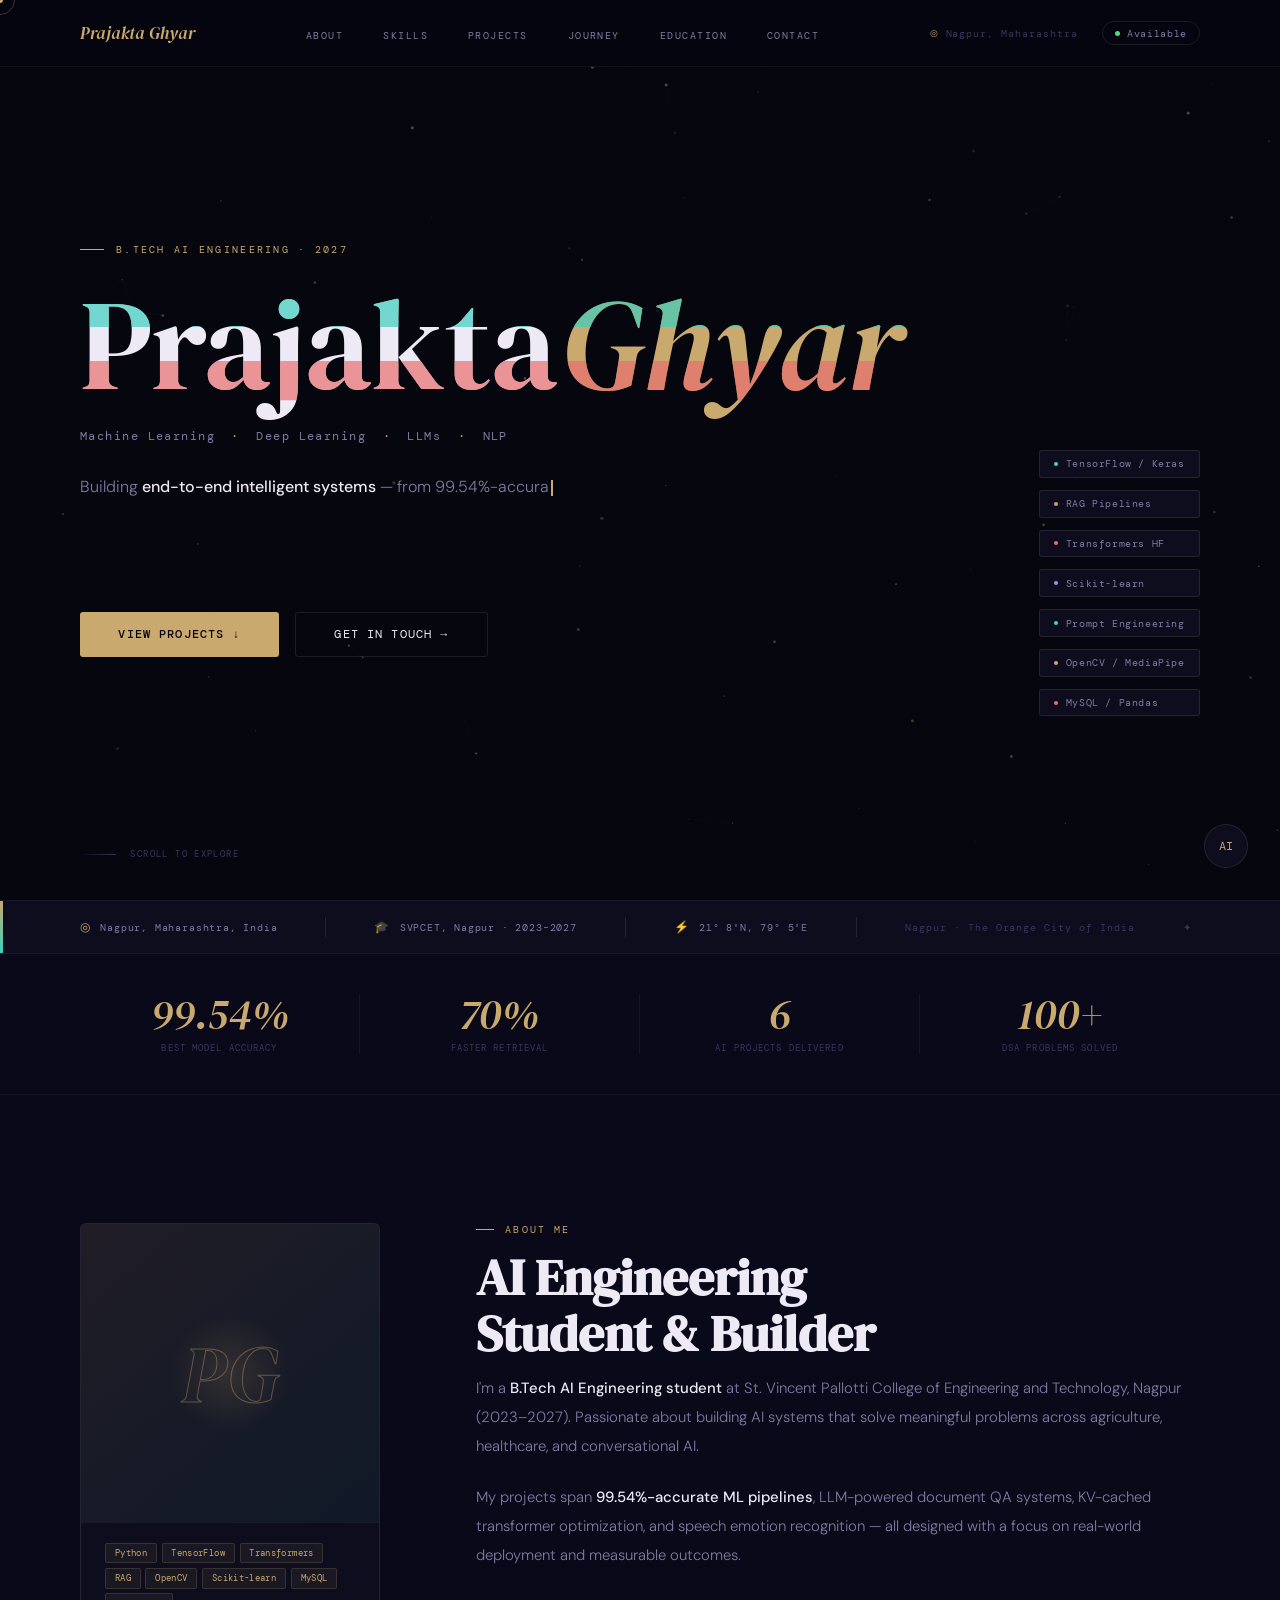
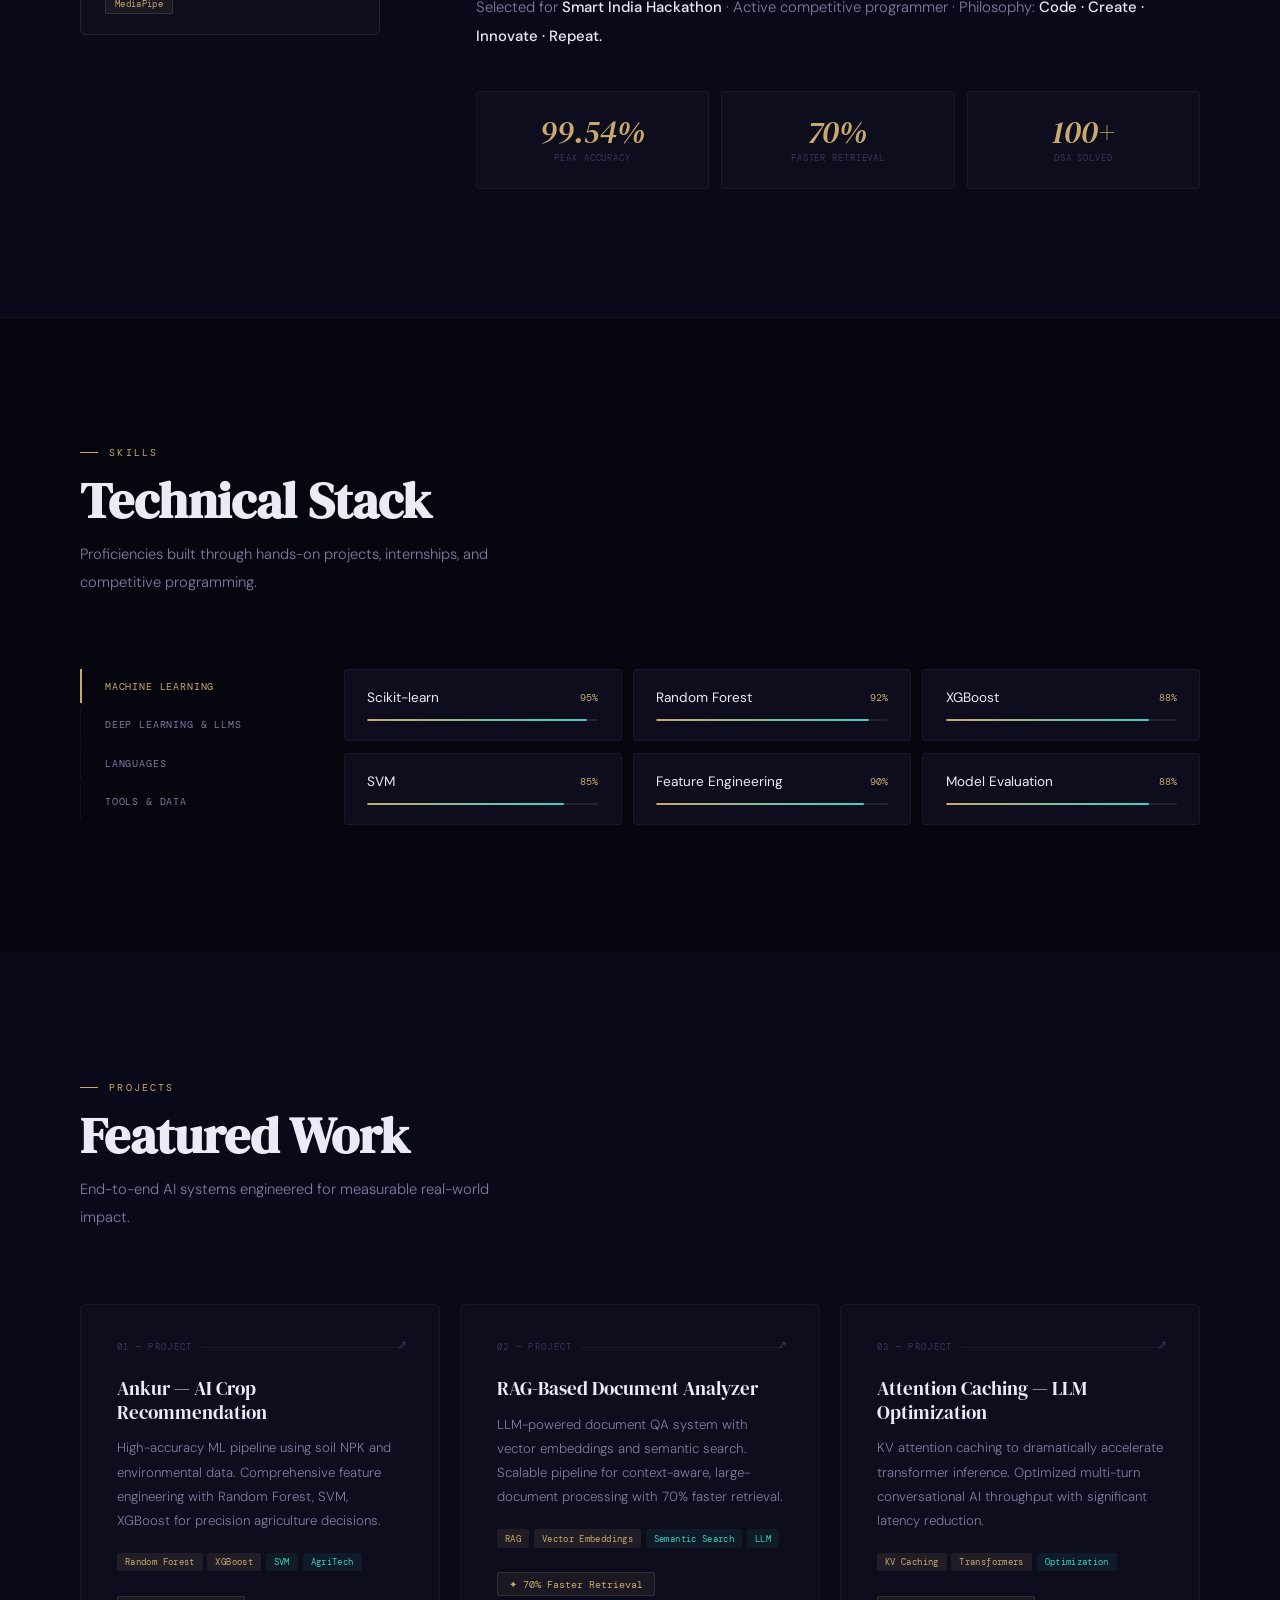
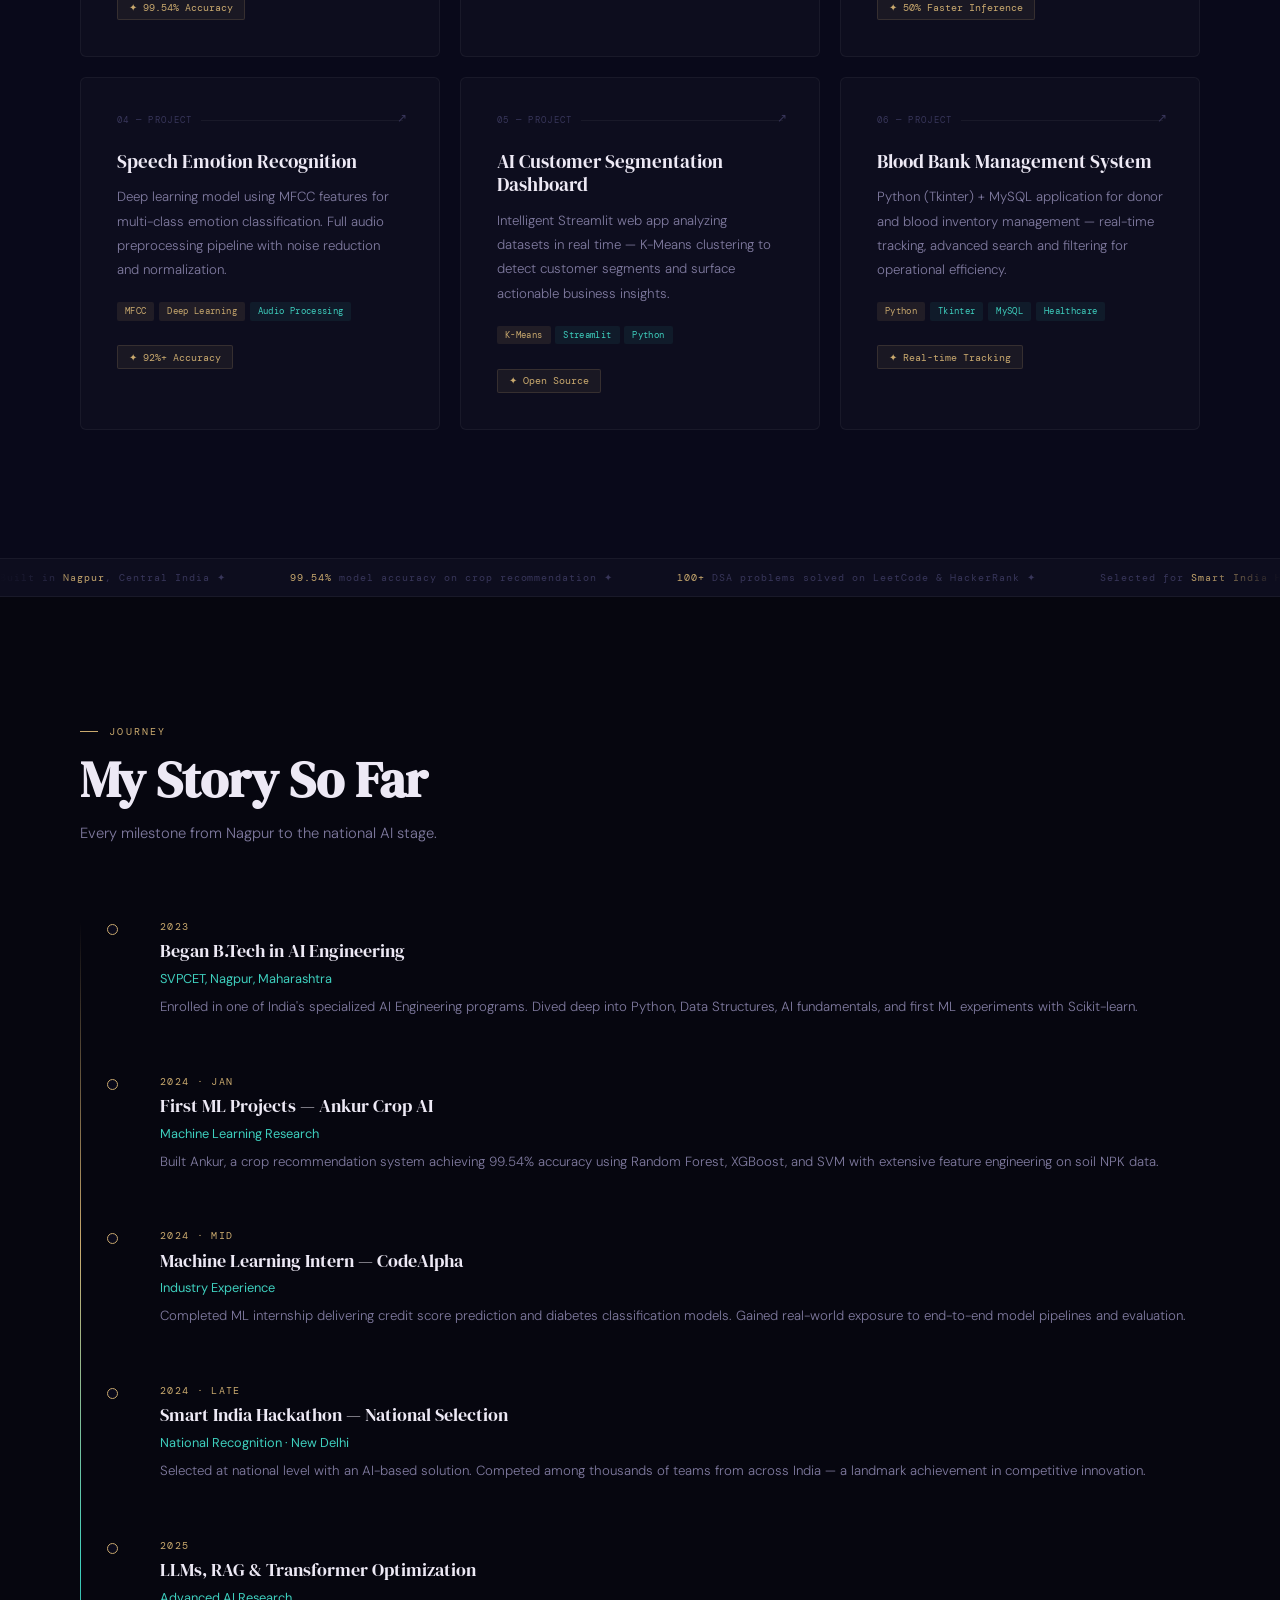
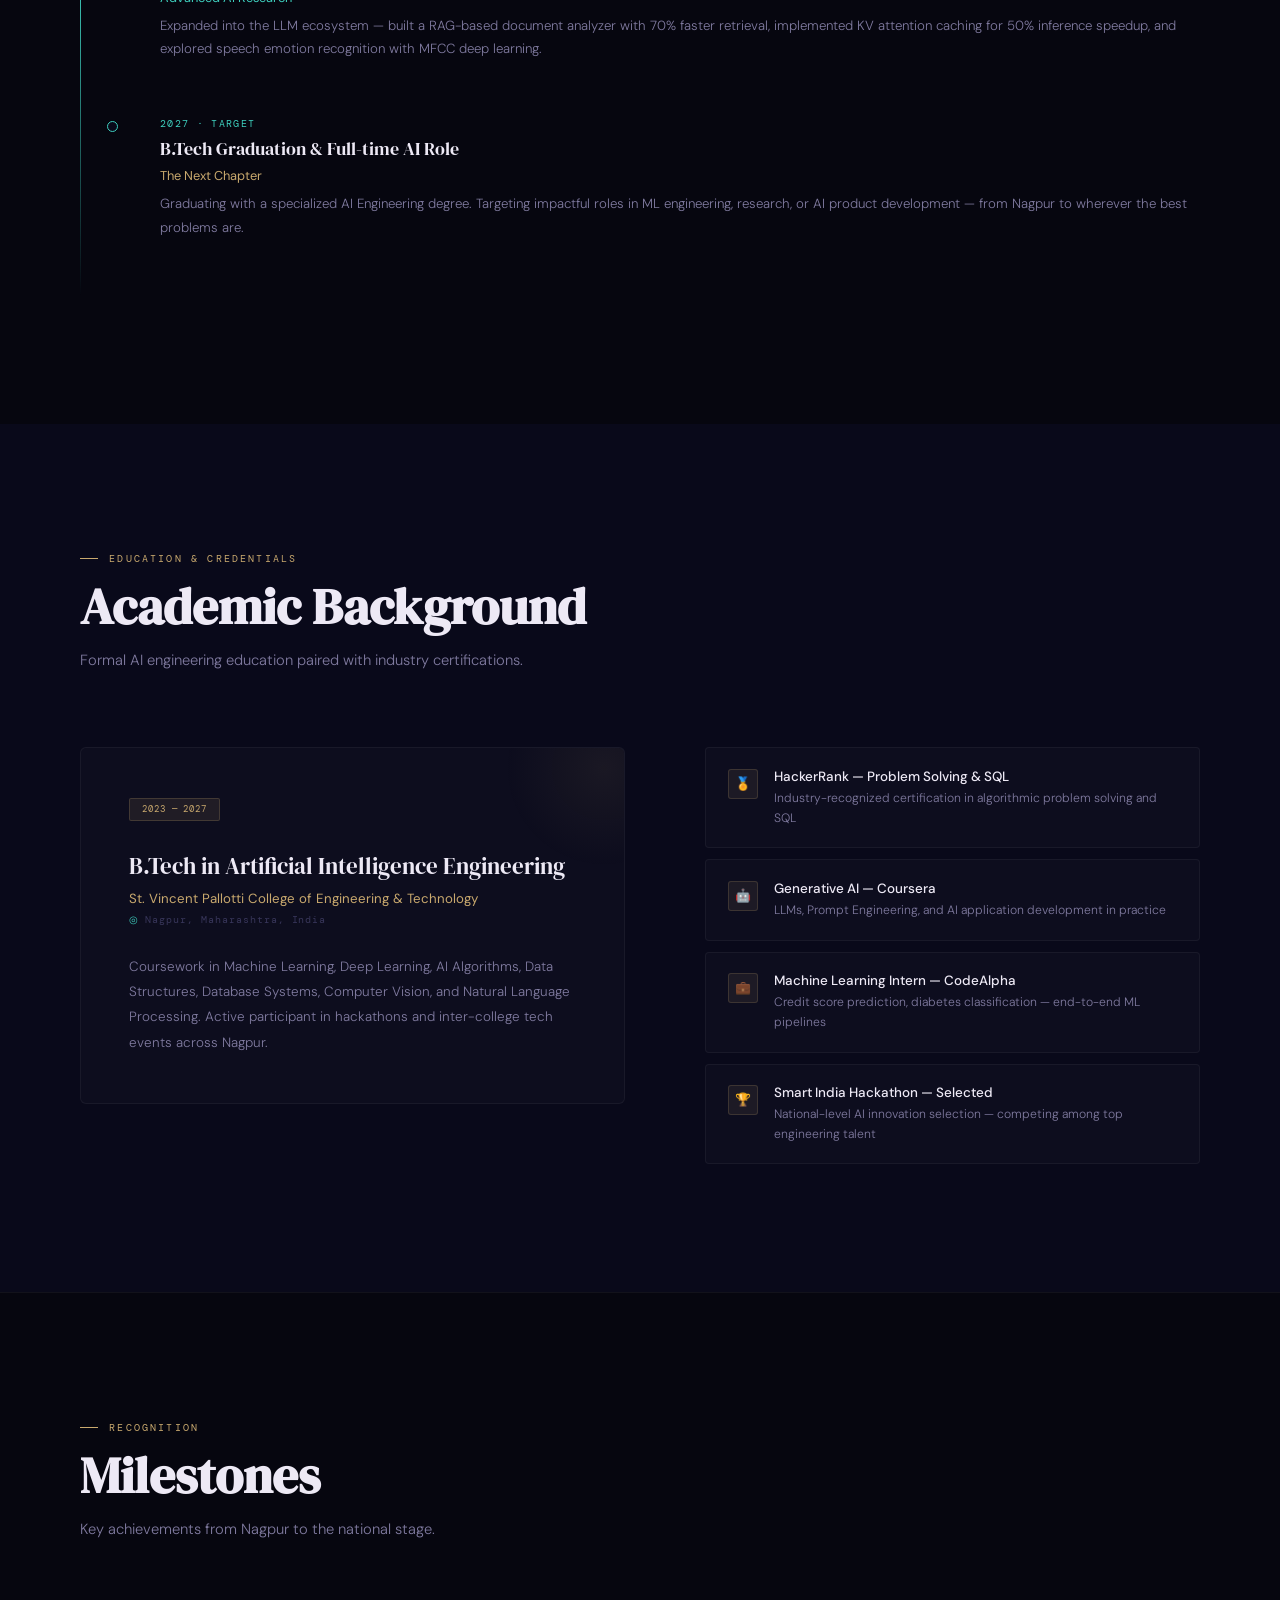
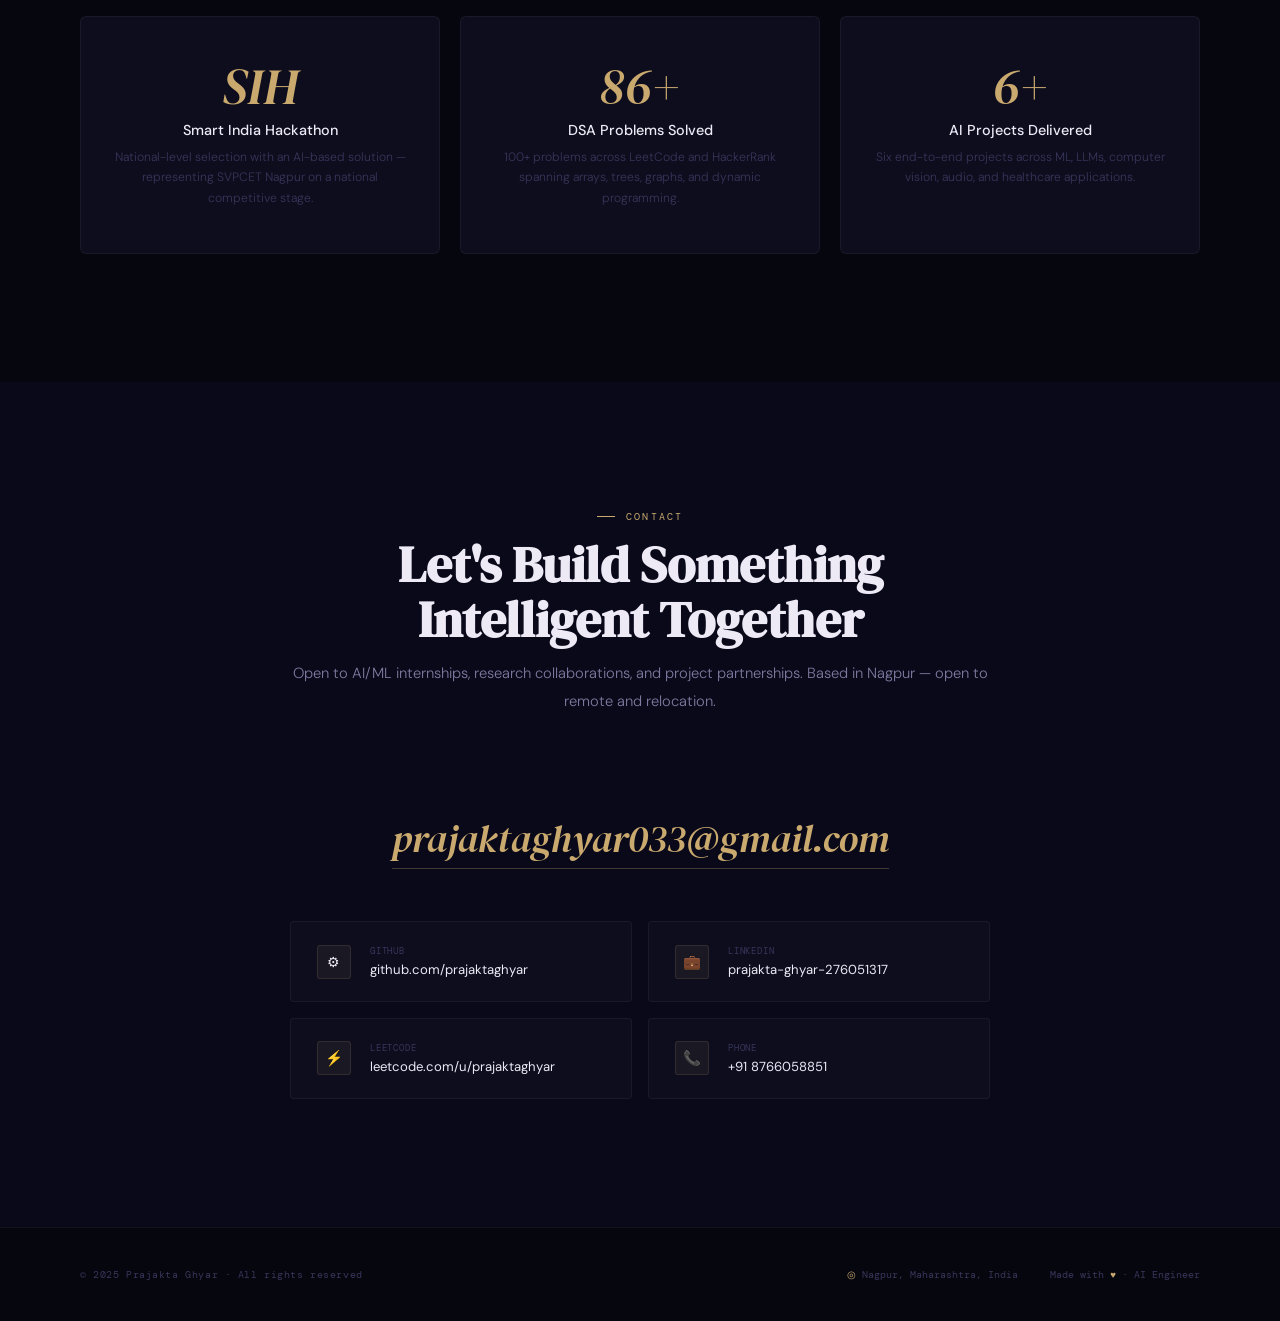
==== index.html @ 84b13a3c "Initial commit" ====
<!DOCTYPE html>
<html lang="en">
<head>
<meta charset="UTF-8"/>
<meta name="viewport" content="width=device-width,initial-scale=1.0"/>
<title>Prajakta Ghyar — AI Engineer · Nagpur</title>
<link href="https://fonts.googleapis.com/css2?family=DM+Serif+Display:ital@0;1&family=DM+Mono:wght@300;400;500&family=DM+Sans:ital,wght@0,300;0,400;0,500;0,600;1,300&display=swap" rel="stylesheet"/>
<link rel="stylesheet" href="styles.css"/>
</head>
<body>

<div id="progress"></div>
<canvas id="bgc"></canvas>
<div id="cur-d"></div>
<div id="cur-r"></div>

<!-- NAV -->
<nav id="navbar">
  <a href="#home" class="nav-logo">Prajakta Ghyar</a>
  <ul class="nav-links">
    <li><a href="#about">About</a></li>
    <li><a href="#skills">Skills</a></li>
    <li><a href="#projects">Projects</a></li>
    <li><a href="#timeline">Journey</a></li>
    <li><a href="#education">Education</a></li>
    <li><a href="#connect">Contact</a></li>
  </ul>
  <div class="nav-right">
    <div class="nav-loc">Nagpur, Maharashtra</div>
    <div class="status-pill"><div class="sdot"></div>Available</div>
  </div>
</nav>

<!-- HERO -->
<section class="hero" id="home">
  <div class="hero-inner">
    <div class="hero-eyebrow">
      <span></span>
      B.Tech AI Engineering · 2027
    </div>

    <div class="hero-name">
      <div class="glitch-wrap">
        <div class="glitch-text" data-text="Prajakta">Prajakta</div>
      </div>
      <div class="glitch-wrap">
        <div class="glitch-text italic" data-text="Ghyar">Ghyar</div>
      </div>
    </div>

    <div class="hero-role">Machine Learning <span class="sep">·</span> Deep Learning <span class="sep">·</span> LLMs <span class="sep">·</span> NLP</div>

    <div class="typewriter-wrap" id="tw-wrap"><span id="tw-text"></span><span id="tw-cursor"></span></div>

    <div class="hero-actions">
      <a href="#projects" class="btn-mag btn-primary-mag" id="view-proj-btn"><span>View Projects ↓</span></a>
      <a href="mailto:prajaktaghyar033@gmail.com" class="btn-mag btn-ghost-mag"><span>Get in Touch →</span></a>
    </div>
  </div>

  <!-- floating tech tags -->
  <div class="hero-float">
    <div class="ftag"><span class="dot" style="background:#4fd1c5"></span>TensorFlow / Keras</div>
    <div class="ftag"><span class="dot" style="background:#c9a96e"></span>RAG Pipelines</div>
    <div class="ftag"><span class="dot" style="background:#e87070"></span>Transformers HF</div>
    <div class="ftag"><span class="dot" style="background:#a78bfa"></span>Scikit-learn</div>
    <div class="ftag"><span class="dot" style="background:#4fd1c5"></span>Prompt Engineering</div>
    <div class="ftag"><span class="dot" style="background:#c9a96e"></span>OpenCV / MediaPipe</div>
    <div class="ftag"><span class="dot" style="background:#e87070"></span>MySQL / Pandas</div>
  </div>

  <div class="hero-scroll">Scroll to explore</div>
</section>

<!-- LOCATION BANNER -->
<div class="loc-banner">
  <div class="loc-item"><span class="icon">◎</span> Nagpur, Maharashtra, India</div>
  <div class="loc-divider"></div>
  <div class="loc-item"><span class="icon">🎓</span> SVPCET, Nagpur · 2023–2027</div>
  <div class="loc-divider"></div>
  <div class="loc-item"><span class="icon">⚡</span> 21° 8'N, 79° 5'E</div>
  <div class="loc-divider"></div>
  <div class="loc-ticker">
    <div class="loc-ticker-inner">
      <span>Nagpur · The Orange City of India</span>
      <span>✦</span>
      <span>Home to SVPCET · AI Engineering Pioneer</span>
      <span>✦</span>
      <span>Central India's Rising Tech Talent</span>
      <span>✦</span>
      <span>Building AI that solves real problems</span>
      <span>✦</span>
      <span>Nagpur · The Orange City of India</span>
      <span>✦</span>
      <span>Home to SVPCET · AI Engineering Pioneer</span>
      <span>✦</span>
      <span>Central India's Rising Tech Talent</span>
      <span>✦</span>
      <span>Building AI that solves real problems</span>
      <span>✦</span>
    </div>
  </div>
</div>

<!-- STATS BAR -->
<div class="stats-bar">
  <div class="stat-item rv">
    <div class="stat-val" data-target="99.54" data-suffix="%">0%</div>
    <div class="stat-label">Best Model Accuracy</div>
  </div>
  <div class="stat-item rv d1">
    <div class="stat-val" data-target="70" data-suffix="%">0%</div>
    <div class="stat-label">Faster Retrieval</div>
  </div>
  <div class="stat-item rv d2">
    <div class="stat-val" data-target="6" data-suffix="">0</div>
    <div class="stat-label">AI Projects Delivered</div>
  </div>
  <div class="stat-item rv d3">
    <div class="stat-val" data-target="100" data-suffix="+">0+</div>
    <div class="stat-label">DSA Problems Solved</div>
  </div>
</div>

<!-- ABOUT -->
<section id="about">
  <div class="about-grid">
    <div class="rv">
      <div class="about-card">
        <div class="about-card-top">
          <div class="about-glow"></div>
          <div class="about-initials">PG</div>
        </div>
        <div class="about-card-footer">
          <div class="chip-row">
            <span class="chip">Python</span><span class="chip">TensorFlow</span><span class="chip">Transformers</span>
            <span class="chip">RAG</span><span class="chip">OpenCV</span><span class="chip">Scikit-learn</span>
            <span class="chip">MySQL</span><span class="chip">MediaPipe</span>
          </div>
        </div>
      </div>
    </div>
    <div class="about-text rv d1">
      <div class="s-eyebrow">About Me</div>
      <h2 class="s-title">AI Engineering<br>Student &amp; Builder</h2>
      <p>I'm a <strong>B.Tech AI Engineering student</strong> at St. Vincent Pallotti College of Engineering and Technology, Nagpur (2023–2027). Passionate about building AI systems that solve meaningful problems across agriculture, healthcare, and conversational AI.</p>
      <p>My projects span <strong>99.54%-accurate ML pipelines</strong>, LLM-powered document QA systems, KV-cached transformer optimization, and speech emotion recognition — all designed with a focus on real-world deployment and measurable outcomes.</p>
      <p>Selected for <strong>Smart India Hackathon</strong> · Active competitive programmer · Philosophy: <strong>Code · Create · Innovate · Repeat.</strong></p>
      <div class="about-metrics">
        <div class="amet rv d1"><div class="amet-val" data-target="99.54" data-suffix="%">0%</div><div class="amet-key">Peak Accuracy</div></div>
        <div class="amet rv d2"><div class="amet-val" data-target="70" data-suffix="%">0%</div><div class="amet-key">Faster Retrieval</div></div>
        <div class="amet rv d3"><div class="amet-val" data-target="100" data-suffix="+">0+</div><div class="amet-key">DSA Solved</div></div>
      </div>
    </div>
  </div>
</section>

<div class="dv"></div>

<!-- SKILLS -->
<section id="skills">
  <div class="s-eyebrow rv">Skills</div>
  <h2 class="s-title rv">Technical Stack</h2>
  <p class="s-sub rv">Proficiencies built through hands-on projects, internships, and competitive programming.</p>
  <div class="skills-layout">
    <div class="skill-nav rv">
      <button class="snav-btn active" data-tab="ml">Machine Learning</button>
      <button class="snav-btn" data-tab="dl">Deep Learning &amp; LLMs</button>
      <button class="snav-btn" data-tab="lang">Languages</button>
      <button class="snav-btn" data-tab="tools">Tools &amp; Data</button>
    </div>
    <div>
      <div class="tab-panel active" id="tab-ml">
        <div class="skills-grid">
          <div class="sk rv"><div class="sk-top"><span class="sk-name">Scikit-learn</span><span class="sk-pct">95%</span></div><div class="sk-bar"><div class="sk-fill" data-w="95"></div></div></div>
          <div class="sk rv d1"><div class="sk-top"><span class="sk-name">Random Forest</span><span class="sk-pct">92%</span></div><div class="sk-bar"><div class="sk-fill" data-w="92"></div></div></div>
          <div class="sk rv d2"><div class="sk-top"><span class="sk-name">XGBoost</span><span class="sk-pct">88%</span></div><div class="sk-bar"><div class="sk-fill" data-w="88"></div></div></div>
          <div class="sk rv"><div class="sk-top"><span class="sk-name">SVM</span><span class="sk-pct">85%</span></div><div class="sk-bar"><div class="sk-fill" data-w="85"></div></div></div>
          <div class="sk rv d1"><div class="sk-top"><span class="sk-name">Feature Engineering</span><span class="sk-pct">90%</span></div><div class="sk-bar"><div class="sk-fill" data-w="90"></div></div></div>
          <div class="sk rv d2"><div class="sk-top"><span class="sk-name">Model Evaluation</span><span class="sk-pct">88%</span></div><div class="sk-bar"><div class="sk-fill" data-w="88"></div></div></div>
        </div>
      </div>
      <div class="tab-panel" id="tab-dl">
        <div class="skills-grid">
          <div class="sk rv"><div class="sk-top"><span class="sk-name">TensorFlow / Keras</span><span class="sk-pct">88%</span></div><div class="sk-bar"><div class="sk-fill" data-w="88"></div></div></div>
          <div class="sk rv d1"><div class="sk-top"><span class="sk-name">Transformers (HF)</span><span class="sk-pct">82%</span></div><div class="sk-bar"><div class="sk-fill" data-w="82"></div></div></div>
          <div class="sk rv d2"><div class="sk-top"><span class="sk-name">RAG Pipelines</span><span class="sk-pct">85%</span></div><div class="sk-bar"><div class="sk-fill" data-w="85"></div></div></div>
          <div class="sk rv"><div class="sk-top"><span class="sk-name">Prompt Engineering</span><span class="sk-pct">87%</span></div><div class="sk-bar"><div class="sk-fill" data-w="87"></div></div></div>
          <div class="sk rv d1"><div class="sk-top"><span class="sk-name">KV Attention Caching</span><span class="sk-pct">78%</span></div><div class="sk-bar"><div class="sk-fill" data-w="78"></div></div></div>
          <div class="sk rv d2"><div class="sk-top"><span class="sk-name">MFCC / Audio ML</span><span class="sk-pct">80%</span></div><div class="sk-bar"><div class="sk-fill" data-w="80"></div></div></div>
        </div>
      </div>
      <div class="tab-panel" id="tab-lang">
        <div class="skills-grid">
          <div class="sk rv"><div class="sk-top"><span class="sk-name">Python</span><span class="sk-pct">95%</span></div><div class="sk-bar"><div class="sk-fill" data-w="95"></div></div></div>
          <div class="sk rv d1"><div class="sk-top"><span class="sk-name">Java</span><span class="sk-pct">80%</span></div><div class="sk-bar"><div class="sk-fill" data-w="80"></div></div></div>
          <div class="sk rv d2"><div class="sk-top"><span class="sk-name">C</span><span class="sk-pct">75%</span></div><div class="sk-bar"><div class="sk-fill" data-w="75"></div></div></div>
          <div class="sk rv"><div class="sk-top"><span class="sk-name">JavaScript</span><span class="sk-pct">70%</span></div><div class="sk-bar"><div class="sk-fill" data-w="70"></div></div></div>
          <div class="sk rv d1"><div class="sk-top"><span class="sk-name">SQL</span><span class="sk-pct">82%</span></div><div class="sk-bar"><div class="sk-fill" data-w="82"></div></div></div>
          <div class="sk rv d2"><div class="sk-top"><span class="sk-name">HTML / CSS</span><span class="sk-pct">72%</span></div><div class="sk-bar"><div class="sk-fill" data-w="72"></div></div></div>
        </div>
      </div>
      <div class="tab-panel" id="tab-tools">
        <div class="skills-grid">
          <div class="sk rv"><div class="sk-top"><span class="sk-name">Pandas / NumPy</span><span class="sk-pct">93%</span></div><div class="sk-bar"><div class="sk-fill" data-w="93"></div></div></div>
          <div class="sk rv d1"><div class="sk-top"><span class="sk-name">OpenCV</span><span class="sk-pct">80%</span></div><div class="sk-bar"><div class="sk-fill" data-w="80"></div></div></div>
          <div class="sk rv d2"><div class="sk-top"><span class="sk-name">MediaPipe</span><span class="sk-pct">78%</span></div><div class="sk-bar"><div class="sk-fill" data-w="78"></div></div></div>
          <div class="sk rv"><div class="sk-top"><span class="sk-name">MySQL</span><span class="sk-pct">85%</span></div><div class="sk-bar"><div class="sk-fill" data-w="85"></div></div></div>
          <div class="sk rv d1"><div class="sk-top"><span class="sk-name">Git / GitHub</span><span class="sk-pct">88%</span></div><div class="sk-bar"><div class="sk-fill" data-w="88"></div></div></div>
          <div class="sk rv d2"><div class="sk-top"><span class="sk-name">Jupyter / Colab</span><span class="sk-pct">92%</span></div><div class="sk-bar"><div class="sk-fill" data-w="92"></div></div></div>
        </div>
      </div>
    </div>
  </div>
</section>

<!-- PROJECTS -->
<section id="projects">
  <div class="s-eyebrow rv">Projects</div>
  <h2 class="s-title rv">Featured Work</h2>
  <p class="s-sub rv">End-to-end AI systems engineered for measurable real-world impact.</p>
  <div class="proj-grid">
    <div class="proj-card rv">
      <div class="proj-top-line"></div>
      <div class="proj-number">01 — PROJECT</div>
      <div class="proj-arrow">↗</div>
      <div class="proj-title">Ankur — AI Crop Recommendation</div>
      <div class="proj-desc">High-accuracy ML pipeline using soil NPK and environmental data. Comprehensive feature engineering with Random Forest, SVM, XGBoost for precision agriculture decisions.</div>
      <div class="proj-tags"><span class="ptag ptag-a">Random Forest</span><span class="ptag ptag-a">XGBoost</span><span class="ptag ptag-t">SVM</span><span class="ptag ptag-t">AgriTech</span></div>
      <div class="proj-badge">✦ 99.54% Accuracy</div>
    </div>
    <div class="proj-card rv d1">
      <div class="proj-top-line"></div>
      <div class="proj-number">02 — PROJECT</div>
      <div class="proj-arrow">↗</div>
      <div class="proj-title">RAG-Based Document Analyzer</div>
      <div class="proj-desc">LLM-powered document QA system with vector embeddings and semantic search. Scalable pipeline for context-aware, large-document processing with 70% faster retrieval.</div>
      <div class="proj-tags"><span class="ptag ptag-a">RAG</span><span class="ptag ptag-a">Vector Embeddings</span><span class="ptag ptag-t">Semantic Search</span><span class="ptag ptag-t">LLM</span></div>
      <div class="proj-badge">✦ 70% Faster Retrieval</div>
    </div>
    <div class="proj-card rv d2">
      <div class="proj-top-line"></div>
      <div class="proj-number">03 — PROJECT</div>
      <div class="proj-arrow">↗</div>
      <div class="proj-title">Attention Caching — LLM Optimization</div>
      <div class="proj-desc">KV attention caching to dramatically accelerate transformer inference. Optimized multi-turn conversational AI throughput with significant latency reduction.</div>
      <div class="proj-tags"><span class="ptag ptag-a">KV Caching</span><span class="ptag ptag-a">Transformers</span><span class="ptag ptag-t">Optimization</span></div>
      <div class="proj-badge">✦ 50% Faster Inference</div>
    </div>
    <div class="proj-card rv">
      <div class="proj-top-line"></div>
      <div class="proj-number">04 — PROJECT</div>
      <div class="proj-arrow">↗</div>
      <div class="proj-title">Speech Emotion Recognition</div>
      <div class="proj-desc">Deep learning model using MFCC features for multi-class emotion classification. Full audio preprocessing pipeline with noise reduction and normalization.</div>
      <div class="proj-tags"><span class="ptag ptag-a">MFCC</span><span class="ptag ptag-a">Deep Learning</span><span class="ptag ptag-t">Audio Processing</span></div>
      <div class="proj-badge">✦ 92%+ Accuracy</div>
    </div>
    <div class="proj-card rv d1">
      <div class="proj-top-line"></div>
      <div class="proj-number">05 — PROJECT</div>
      <div class="proj-arrow">↗</div>
      <div class="proj-title">AI Customer Segmentation Dashboard</div>
      <div class="proj-desc">Intelligent Streamlit web app analyzing datasets in real time — K-Means clustering to detect customer segments and surface actionable business insights.</div>
      <div class="proj-tags"><span class="ptag ptag-a">K-Means</span><span class="ptag ptag-t">Streamlit</span><span class="ptag ptag-t">Python</span></div>
      <div class="proj-badge">✦ Open Source</div>
    </div>
    <div class="proj-card rv d2">
      <div class="proj-top-line"></div>
      <div class="proj-number">06 — PROJECT</div>
      <div class="proj-arrow">↗</div>
      <div class="proj-title">Blood Bank Management System</div>
      <div class="proj-desc">Python (Tkinter) + MySQL application for donor and blood inventory management — real-time tracking, advanced search and filtering for operational efficiency.</div>
      <div class="proj-tags"><span class="ptag ptag-a">Python</span><span class="ptag ptag-t">Tkinter</span><span class="ptag ptag-t">MySQL</span><span class="ptag ptag-t">Healthcare</span></div>
      <div class="proj-badge">✦ Real-time Tracking</div>
    </div>
  </div>
</section>

<!-- FUN FACT STRIP -->
<div class="fun-strip">
  <div class="fun-inner">
    <span>Built in <b>Nagpur</b>, Central India ✦</span>
    <span><b>99.54%</b> model accuracy on crop recommendation ✦</span>
    <span><b>100+</b> DSA problems solved on LeetCode &amp; HackerRank ✦</span>
    <span>Selected for <b>Smart India Hackathon</b> ✦</span>
    <span>Exploring <b>LLMs · RAG · Transformers</b> daily ✦</span>
    <span>SVPCET Nagpur · AI Engineering <b>Class of 2027</b> ✦</span>
    <span>From the <b>Orange City</b> to the global AI stage ✦</span>
    <span>Built in <b>Nagpur</b>, Central India ✦</span>
    <span><b>99.54%</b> model accuracy on crop recommendation ✦</span>
    <span><b>100+</b> DSA problems solved on LeetCode &amp; HackerRank ✦</span>
    <span>Selected for <b>Smart India Hackathon</b> ✦</span>
    <span>Exploring <b>LLMs · RAG · Transformers</b> daily ✦</span>
    <span>SVPCET Nagpur · AI Engineering <b>Class of 2027</b> ✦</span>
    <span>From the <b>Orange City</b> to the global AI stage ✦</span>
  </div>
</div>

<!-- JOURNEY TIMELINE -->
<section id="timeline">
  <div class="s-eyebrow rv">Journey</div>
  <h2 class="s-title rv">My Story So Far</h2>
  <p class="s-sub rv">Every milestone from Nagpur to the national AI stage.</p>
  <div class="timeline-wrap">
    <div class="tl-item rv">
      <div class="tl-dot"></div>
      <div class="tl-year">2023</div>
      <div class="tl-title">Began B.Tech in AI Engineering</div>
      <div class="tl-sub">SVPCET, Nagpur, Maharashtra</div>
      <div class="tl-body">Enrolled in one of India's specialized AI Engineering programs. Dived deep into Python, Data Structures, AI fundamentals, and first ML experiments with Scikit-learn.</div>
    </div>
    <div class="tl-item rv d1">
      <div class="tl-dot"></div>
      <div class="tl-year">2024 · Jan</div>
      <div class="tl-title">First ML Projects — Ankur Crop AI</div>
      <div class="tl-sub">Machine Learning Research</div>
      <div class="tl-body">Built Ankur, a crop recommendation system achieving 99.54% accuracy using Random Forest, XGBoost, and SVM with extensive feature engineering on soil NPK data.</div>
    </div>
    <div class="tl-item rv d2">
      <div class="tl-dot"></div>
      <div class="tl-year">2024 · Mid</div>
      <div class="tl-title">Machine Learning Intern — CodeAlpha</div>
      <div class="tl-sub">Industry Experience</div>
      <div class="tl-body">Completed ML internship delivering credit score prediction and diabetes classification models. Gained real-world exposure to end-to-end model pipelines and evaluation.</div>
    </div>
    <div class="tl-item rv d3">
      <div class="tl-dot"></div>
      <div class="tl-year">2024 · Late</div>
      <div class="tl-title">Smart India Hackathon — National Selection</div>
      <div class="tl-sub">National Recognition · New Delhi</div>
      <div class="tl-body">Selected at national level with an AI-based solution. Competed among thousands of teams from across India — a landmark achievement in competitive innovation.</div>
    </div>
    <div class="tl-item rv">
      <div class="tl-dot"></div>
      <div class="tl-year">2025</div>
      <div class="tl-title">LLMs, RAG &amp; Transformer Optimization</div>
      <div class="tl-sub">Advanced AI Research</div>
      <div class="tl-body">Expanded into the LLM ecosystem — built a RAG-based document analyzer with 70% faster retrieval, implemented KV attention caching for 50% inference speedup, and explored speech emotion recognition with MFCC deep learning.</div>
    </div>
    <div class="tl-item rv d1">
      <div class="tl-dot" style="border-color:var(--teal)"></div>
      <div class="tl-year" style="color:var(--teal)">2027 · Target</div>
      <div class="tl-title">B.Tech Graduation &amp; Full-time AI Role</div>
      <div class="tl-sub" style="color:var(--gold)">The Next Chapter</div>
      <div class="tl-body">Graduating with a specialized AI Engineering degree. Targeting impactful roles in ML engineering, research, or AI product development — from Nagpur to wherever the best problems are.</div>
    </div>
  </div>
</section>

<!-- EDUCATION -->
<section id="education">
  <div class="s-eyebrow rv">Education &amp; Credentials</div>
  <h2 class="s-title rv">Academic Background</h2>
  <p class="s-sub rv">Formal AI engineering education paired with industry certifications.</p>
  <div class="edu-grid">
    <div class="edu-main rv">
      <div class="edu-badge">2023 — 2027</div>
      <div class="edu-degree">B.Tech in Artificial Intelligence Engineering</div>
      <div class="edu-school">St. Vincent Pallotti College of Engineering &amp; Technology</div>
      <div class="edu-loc">Nagpur, Maharashtra, India</div>
      <p class="edu-body">Coursework in Machine Learning, Deep Learning, AI Algorithms, Data Structures, Database Systems, Computer Vision, and Natural Language Processing. Active participant in hackathons and inter-college tech events across Nagpur.</p>
    </div>
    <div class="certs rv d1">
      <div class="cert"><div class="cert-ico">🏅</div><div><div class="cert-name">HackerRank — Problem Solving &amp; SQL</div><div class="cert-sub">Industry-recognized certification in algorithmic problem solving and SQL</div></div></div>
      <div class="cert"><div class="cert-ico">🤖</div><div><div class="cert-name">Generative AI — Coursera</div><div class="cert-sub">LLMs, Prompt Engineering, and AI application development in practice</div></div></div>
      <div class="cert"><div class="cert-ico">💼</div><div><div class="cert-name">Machine Learning Intern — CodeAlpha</div><div class="cert-sub">Credit score prediction, diabetes classification — end-to-end ML pipelines</div></div></div>
      <div class="cert"><div class="cert-ico">🏆</div><div><div class="cert-name">Smart India Hackathon — Selected</div><div class="cert-sub">National-level AI innovation selection — competing among top engineering talent</div></div></div>
    </div>
  </div>
</section>

<div class="dv"></div>

<!-- ACHIEVEMENTS -->
<section id="achievements">
  <div class="s-eyebrow rv">Recognition</div>
  <h2 class="s-title rv">Milestones</h2>
  <p class="s-sub rv">Key achievements from Nagpur to the national stage.</p>
  <div class="ach-grid">
    <div class="ach rv">
      <div class="ach-val">SIH</div>
      <div class="ach-title">Smart India Hackathon</div>
      <div class="ach-desc">National-level selection with an AI-based solution — representing SVPCET Nagpur on a national competitive stage.</div>
    </div>
    <div class="ach rv d1">
      <div class="ach-val" data-count="100">0</div>
      <div class="ach-title">DSA Problems Solved</div>
      <div class="ach-desc">100+ problems across LeetCode and HackerRank spanning arrays, trees, graphs, and dynamic programming.</div>
    </div>
    <div class="ach rv d2">
      <div class="ach-val">6+</div>
      <div class="ach-title">AI Projects Delivered</div>
      <div class="ach-desc">Six end-to-end projects across ML, LLMs, computer vision, audio, and healthcare applications.</div>
    </div>
  </div>
</section>

<!-- CONNECT -->
<section id="connect">
  <div class="connect-center">
    <div class="s-eyebrow rv">Contact</div>
    <h2 class="s-title rv">Let's Build Something<br>Intelligent Together</h2>
    <p class="s-sub rv" style="max-width:100%;margin-left:auto;margin-right:auto">Open to AI/ML internships, research collaborations, and project partnerships. Based in Nagpur — open to remote and relocation.</p>
    <a href="mailto:prajaktaghyar033@gmail.com" class="connect-email rv">prajaktaghyar033@gmail.com</a>
    <div class="connect-grid rv">
      <a href="https://github.com/prajaktaghyar" target="_blank" rel="noopener" class="cl"><div class="cl-ico">⚙</div><div><div class="cl-label">GitHub</div><div class="cl-val">github.com/prajaktaghyar</div></div></a>
      <a href="https://www.linkedin.com/in/prajakta-ghyar-276051317/" target="_blank" rel="noopener" class="cl"><div class="cl-ico">💼</div><div><div class="cl-label">LinkedIn</div><div class="cl-val">prajakta-ghyar-276051317</div></div></a>
      <a href="https://leetcode.com/u/prajaktaghyar/" target="_blank" rel="noopener" class="cl"><div class="cl-ico">⚡</div><div><div class="cl-label">LeetCode</div><div class="cl-val">leetcode.com/u/prajaktaghyar</div></div></a>
      <a href="tel:+918766058851" class="cl"><div class="cl-ico">📞</div><div><div class="cl-label">Phone</div><div class="cl-val">+91 8766058851</div></div></a>
    </div>
  </div>
</section>

<!-- FOOTER -->
<footer>
  <div class="f-copy">© 2025 Prajakta Ghyar · All rights reserved</div>
  <div class="f-right">
    <div class="f-loc">Nagpur, Maharashtra, India</div>
    <div class="f-made">Made with <span>♥</span> · AI Engineer</div>
  </div>
</footer>

<!-- AI CONSOLE EASTER EGG -->
<div id="console-trig" title="Chat with Prajakta's AI">AI</div>
<div id="ai-console">
  <div class="console-head">
    <div class="console-title">prajakta.ai terminal</div>
    <button class="console-close" id="console-close-btn">✕</button>
  </div>
  <div class="console-body" id="console-body">
    <div class="console-msg ai"><span>prajakta.ai $</span> Hello! Ask me anything about Prajakta's skills, projects, or background. 👋</div>
  </div>
  <div class="console-input-row">
    <span style="font-family:var(--mono);font-size:.65rem;color:var(--text3)">›</span>
    <input id="console-input" type="text" placeholder="Type a question..." autocomplete="off"/>
    <button class="console-send" id="console-send-btn">↵</button>
  </div>
</div>

<script src="main.js"></script>
</body>
</html>
---- styles.css ----
*,*::before,*::after{box-sizing:border-box;margin:0;padding:0}
:root{
  --bg:#06060f;
  --bg2:#09091a;
  --surface:#0d0d1e;
  --surface2:#111122;
  --border:rgba(255,255,255,0.05);
  --border2:rgba(255,255,255,0.09);
  --border3:rgba(255,255,255,0.16);
  --gold:#c9a96e;
  --gold2:#e8c87a;
  --gold3:rgba(201,169,110,0.12);
  --teal:#3ecfbe;
  --rose:#e87070;
  --text:#ede9f5;
  --text2:#807ba0;
  --text3:#38365a;
  --serif:'DM Serif Display',Georgia,serif;
  --mono:'DM Mono',monospace;
  --sans:'DM Sans',sans-serif;
}
html{scroll-behavior:smooth}
body{background:var(--bg);color:var(--text);font-family:var(--sans);overflow-x:hidden;cursor:none;-webkit-font-smoothing:antialiased}

/* ── SCROLL PROGRESS ── */
#progress{position:fixed;top:0;left:0;height:2px;background:linear-gradient(90deg,var(--gold),var(--teal));z-index:999;width:0%;transition:width .1s linear}

/* ── CUSTOM CURSOR ── */
#cur-d{width:6px;height:6px;background:var(--gold);border-radius:50%;position:fixed;pointer-events:none;z-index:9999;transform:translate(-50%,-50%)}
#cur-r{width:30px;height:30px;border:1px solid rgba(201,169,110,.3);border-radius:50%;position:fixed;pointer-events:none;z-index:9998;transform:translate(-50%,-50%);transition:transform .22s cubic-bezier(.22,1,.36,1),border-color .2s,width .2s,height .2s}
body.hov #cur-r{width:50px;height:50px;border-color:rgba(201,169,110,.6);transform:translate(-50%,-50%)}
body.click #cur-d{transform:translate(-50%,-50%) scale(3);opacity:0;transition:transform .3s,opacity .3s}

/* ── CANVAS ── */
#bgc{position:fixed;top:0;left:0;width:100%;height:100%;z-index:0;pointer-events:none}

/* ── NAV ── */
nav{position:fixed;top:0;left:0;right:0;z-index:300;display:flex;justify-content:space-between;align-items:center;padding:1.3rem 5rem;backdrop-filter:blur(30px) saturate(180%);background:rgba(6,6,15,0.8);border-bottom:.5px solid var(--border);transition:padding .3s}
nav.compact{padding:1rem 5rem}
.nav-logo{font-family:var(--serif);font-size:1.05rem;color:var(--gold);text-decoration:none;font-style:italic}
.nav-links{display:flex;gap:2.5rem;list-style:none}
.nav-links a{font-family:var(--mono);font-size:.65rem;color:var(--text2);text-decoration:none;letter-spacing:.14em;text-transform:uppercase;transition:color .25s;position:relative}
.nav-links a::after{content:'';position:absolute;bottom:-4px;left:0;width:0;height:1px;background:var(--gold);transition:width .35s cubic-bezier(.22,1,.36,1)}
.nav-links a:hover,.nav-links a.active{color:var(--gold)}
.nav-links a:hover::after,.nav-links a.active::after{width:100%}
.nav-right{display:flex;align-items:center;gap:1.5rem}
.nav-loc{font-family:var(--mono);font-size:.6rem;color:var(--text3);letter-spacing:.1em;display:flex;align-items:center;gap:.4rem}
.nav-loc::before{content:'◎';color:var(--gold);font-size:.55rem}
.status-pill{display:flex;align-items:center;gap:.45rem;font-family:var(--mono);font-size:.6rem;color:var(--text2);padding:.3rem .75rem;border:.5px solid var(--border2);border-radius:20px;letter-spacing:.07em}
.sdot{width:5px;height:5px;border-radius:50%;background:#4ade80;animation:pulse 2.4s infinite}
@keyframes pulse{0%,100%{box-shadow:0 0 0 0 rgba(74,222,128,.5)}60%{box-shadow:0 0 0 5px rgba(74,222,128,0)}}

/* ── HERO ── */
.hero{min-height:100vh;display:flex;align-items:center;padding:0 5rem;position:relative;z-index:1;overflow:hidden}
.hero-inner{max-width:900px;position:relative;z-index:2}

/* GLITCH TEXT */
.glitch-wrap{position:relative;display:inline-block}
.glitch-text{font-family:var(--serif);font-size:clamp(5rem,10vw,10.5rem);line-height:.88;color:var(--text);position:relative}
.glitch-text.italic{color:var(--gold);font-style:italic}
.glitch-text::before,.glitch-text::after{content:attr(data-text);position:absolute;top:0;left:0;width:100%}
.glitch-text::before{color:var(--teal);clip-path:polygon(0 0,100% 0,100% 35%,0 35%);animation:glitch-top 4s infinite 2s;opacity:.7}
.glitch-text::after{color:var(--rose);clip-path:polygon(0 65%,100% 65%,100% 100%,0 100%);animation:glitch-bot 4s infinite 2.3s;opacity:.7}
@keyframes glitch-top{0%,90%,100%{transform:none}92%{transform:translate(-2px,0)}94%{transform:translate(2px,0)}96%{transform:none}}
@keyframes glitch-bot{0%,90%,100%{transform:none}93%{transform:translate(2px,0)}95%{transform:translate(-2px,0)}97%{transform:none}}

.hero-eyebrow{font-family:var(--mono);font-size:.65rem;color:var(--gold);letter-spacing:.22em;text-transform:uppercase;margin-bottom:2rem;display:flex;align-items:center;gap:.75rem;opacity:0;animation:fu .7s .1s forwards}
.hero-eyebrow span{width:24px;height:1px;background:var(--gold);display:inline-block}
.hero-name{margin-bottom:1.75rem;opacity:0;animation:fu .9s .3s forwards}
.hero-role{font-family:var(--mono);font-size:.75rem;color:var(--text2);letter-spacing:.12em;margin-bottom:1.75rem;opacity:0;animation:fu .7s .55s forwards}
.hero-role .sep{color:var(--gold);margin:0 .5rem}

/* TYPEWRITER */
.typewriter-wrap{font-size:1rem;color:var(--text2);font-weight:300;line-height:1.9;max-width:540px;margin-bottom:3rem;opacity:0;animation:fu .7s .7s forwards;min-height:5.7rem}
.typewriter-wrap strong{color:var(--text);font-weight:500}
#tw-cursor{display:inline-block;width:2px;height:1em;background:var(--gold);vertical-align:middle;animation:blink 1s infinite;margin-left:2px}
@keyframes blink{0%,100%{opacity:1}50%{opacity:0}}

.hero-actions{display:flex;gap:1rem;flex-wrap:wrap;opacity:0;animation:fu .7s .9s forwards}

/* MAGNETIC BUTTON */
.btn-mag{display:inline-flex;align-items:center;gap:.55rem;padding:.9rem 2.4rem;font-family:var(--mono);font-size:.72rem;letter-spacing:.1em;text-transform:uppercase;border-radius:3px;text-decoration:none;cursor:none;position:relative;overflow:hidden;transition:transform .1s}
.btn-primary-mag{background:var(--gold);color:#06060f;font-weight:500;border:none}
.btn-primary-mag::before{content:'';position:absolute;inset:0;background:var(--gold2);transform:scaleX(0);transform-origin:left;transition:transform .35s cubic-bezier(.22,1,.36,1)}
.btn-primary-mag:hover::before{transform:scaleX(1)}
.btn-primary-mag span{position:relative;z-index:1}
.btn-ghost-mag{background:transparent;color:var(--text);border:.5px solid var(--border2)}
.btn-ghost-mag::before{content:'';position:absolute;inset:0;background:rgba(201,169,110,.08);transform:scaleX(0);transform-origin:left;transition:transform .35s cubic-bezier(.22,1,.36,1)}
.btn-ghost-mag:hover{border-color:rgba(201,169,110,.3);color:var(--gold)}
.btn-ghost-mag:hover::before{transform:scaleX(1)}
.btn-ghost-mag span{position:relative;z-index:1}

/* HERO FLOATING TAGS */
.hero-float{position:absolute;right:5rem;top:50%;transform:translateY(-50%);display:flex;flex-direction:column;gap:.75rem;opacity:0;animation:fu .8s 1.2s forwards}
.ftag{font-family:var(--mono);font-size:.62rem;padding:.4rem .9rem;background:var(--surface);border:.5px solid var(--border2);border-radius:3px;color:var(--text2);letter-spacing:.06em;display:flex;align-items:center;gap:.5rem;transition:border-color .3s,color .3s}
.ftag:hover{border-color:rgba(201,169,110,.3);color:var(--gold)}
.ftag .dot{width:4px;height:4px;border-radius:50%;flex-shrink:0}
.hero-scroll{position:absolute;bottom:2.5rem;left:5rem;display:flex;align-items:center;gap:.9rem;font-family:var(--mono);font-size:.58rem;color:var(--text3);letter-spacing:.15em;text-transform:uppercase;animation:bob 3s ease-in-out infinite}
.hero-scroll::before{content:'';display:block;width:36px;height:1px;background:linear-gradient(to right,transparent,var(--text3))}
@keyframes fu{from{opacity:0;transform:translateY(22px)}to{opacity:1;transform:translateY(0)}}
@keyframes bob{0%,100%{transform:translateY(0)}50%{transform:translateY(6px)}}

/* ── LOCATION BANNER ── */
.loc-banner{background:var(--surface);border-top:.5px solid var(--border);border-bottom:.5px solid var(--border);padding:1rem 5rem;display:flex;align-items:center;gap:3rem;position:relative;z-index:1;overflow:hidden}
.loc-banner::before{content:'';position:absolute;left:0;top:0;bottom:0;width:3px;background:linear-gradient(to bottom,var(--gold),var(--teal))}
.loc-item{display:flex;align-items:center;gap:.6rem;font-family:var(--mono);font-size:.63rem;color:var(--text2);letter-spacing:.08em;white-space:nowrap}
.loc-item .icon{color:var(--gold);font-size:.75rem}
.loc-divider{width:1px;height:20px;background:var(--border2);flex-shrink:0}
.loc-ticker{flex:1;overflow:hidden;position:relative}
.loc-ticker-inner{display:flex;gap:3rem;animation:ticker 25s linear infinite;white-space:nowrap}
.loc-ticker-inner span{font-family:var(--mono);font-size:.6rem;color:var(--text3);letter-spacing:.1em;flex-shrink:0}
@keyframes ticker{from{transform:translateX(0)}to{transform:translateX(-50%)}}

/* ── STATS ── */
.stats-bar{background:var(--bg2);border-bottom:.5px solid var(--border);padding:2.5rem 5rem;display:grid;grid-template-columns:repeat(4,1fr);position:relative;z-index:1}
.stat-item{text-align:center;padding:0 1.5rem;border-right:.5px solid var(--border)}
.stat-item:last-child{border-right:none}
.stat-val{font-family:var(--serif);font-size:2.6rem;color:var(--gold);line-height:1;margin-bottom:.4rem;font-style:italic}
.stat-label{font-family:var(--mono);font-size:.58rem;color:var(--text3);letter-spacing:.12em;text-transform:uppercase}

/* ── SECTION COMMON ── */
section{padding:8rem 5rem;position:relative;z-index:1}
.s-eyebrow{font-family:var(--mono);font-size:.62rem;color:var(--gold);letter-spacing:.22em;text-transform:uppercase;margin-bottom:.9rem;display:flex;align-items:center;gap:.7rem}
.s-eyebrow::before{content:'';display:inline-block;width:18px;height:1px;background:var(--gold)}
.s-title{font-family:var(--serif);font-size:clamp(2.2rem,4vw,3.2rem);color:var(--text);line-height:1.08;margin-bottom:.8rem}
.s-sub{font-size:.92rem;color:var(--text2);max-width:460px;line-height:1.9;margin-bottom:4.5rem;font-weight:300}

/* ── ABOUT ── */
#about{background:var(--bg2)}
.about-grid{display:grid;grid-template-columns:300px 1fr;gap:6rem;align-items:start}
.about-card{background:var(--surface);border:.5px solid var(--border2);border-radius:6px;overflow:hidden}
.about-card-top{background:linear-gradient(140deg,rgba(201,169,110,.1) 0%,rgba(62,207,190,.06) 100%);padding:3.5rem 2rem;display:flex;align-items:center;justify-content:center;position:relative;aspect-ratio:1}
.about-initials{font-family:var(--serif);font-size:5rem;color:transparent;-webkit-text-stroke:1px rgba(201,169,110,.4);font-style:italic;user-select:none}
.about-glow{position:absolute;width:120px;height:120px;border-radius:50%;background:radial-gradient(circle,rgba(201,169,110,.15),transparent 70%);animation:breathe 3s ease-in-out infinite}
@keyframes breathe{0%,100%{transform:scale(1)}50%{transform:scale(1.3)}}
.about-card-footer{padding:1.25rem 1.5rem;border-top:.5px solid var(--border)}
.chip-row{display:flex;flex-wrap:wrap;gap:.3rem}
.chip{font-family:var(--mono);font-size:.56rem;padding:.2rem .55rem;background:rgba(201,169,110,.07);color:var(--gold);border:.5px solid rgba(201,169,110,.18);border-radius:2px;letter-spacing:.04em;transition:background .2s}
.chip:hover{background:rgba(201,169,110,.15)}
.about-text p{font-size:.93rem;color:var(--text2);line-height:1.95;margin-bottom:1.4rem;font-weight:300}
.about-text strong{color:var(--text);font-weight:500}
.about-metrics{display:grid;grid-template-columns:repeat(3,1fr);gap:.75rem;margin-top:2.5rem}
.amet{background:var(--surface);border:.5px solid var(--border);border-radius:4px;padding:1.5rem 1.25rem;text-align:center;transition:border-color .3s,transform .3s}
.amet:hover{border-color:rgba(201,169,110,.3);transform:translateY(-3px)}
.amet-val{font-family:var(--serif);font-size:2rem;color:var(--gold);line-height:1;margin-bottom:.3rem;font-style:italic}
.amet-key{font-family:var(--mono);font-size:.56rem;color:var(--text3);letter-spacing:.1em;text-transform:uppercase}

/* ── SKILLS ── */
#skills{overflow:hidden}
.skills-layout{display:grid;grid-template-columns:200px 1fr;gap:4rem;align-items:start}
.skill-nav{display:flex;flex-direction:column;gap:.3rem;position:sticky;top:8rem}
.snav-btn{font-family:var(--mono);font-size:.65rem;letter-spacing:.08em;text-transform:uppercase;padding:.65rem 1rem .65rem 1.5rem;background:transparent;border:none;border-left:.5px solid var(--border);color:var(--text2);cursor:none;text-align:left;transition:all .25s;position:relative}
.snav-btn::before{content:'';position:absolute;left:-1px;top:0;bottom:0;width:0;background:var(--gold);transition:width .3s cubic-bezier(.22,1,.36,1)}
.snav-btn.active{color:var(--gold);border-left-color:var(--gold)}
.snav-btn.active::before{width:2px}
.snav-btn:hover{color:var(--text)}
.tab-panel{display:none}.tab-panel.active{display:block}
.skills-grid{display:grid;grid-template-columns:repeat(auto-fill,minmax(210px,1fr));gap:.7rem}
.sk{background:var(--surface);border:.5px solid var(--border);border-radius:4px;padding:1.2rem 1.4rem;transition:border-color .3s,transform .3s;position:relative;overflow:hidden}
.sk::after{content:'';position:absolute;bottom:0;left:0;height:1.5px;width:0;background:linear-gradient(90deg,var(--gold),var(--teal));transition:width .4s cubic-bezier(.22,1,.36,1)}
.sk:hover{border-color:rgba(201,169,110,.2);transform:translateY(-2px)}
.sk:hover::after{width:100%}
.sk-top{display:flex;justify-content:space-between;align-items:center;margin-bottom:.8rem}
.sk-name{font-size:.85rem;font-weight:400;color:var(--text)}
.sk-pct{font-family:var(--mono);font-size:.62rem;color:var(--gold)}
.sk-bar{height:2px;background:var(--border2);border-radius:1px;overflow:hidden}
.sk-fill{height:100%;background:linear-gradient(90deg,var(--gold),var(--teal));border-radius:1px;width:0;transition:width 1.5s cubic-bezier(.22,1,.36,1)}

/* ── PROJECTS ── */
#projects{background:var(--bg2)}
.proj-grid{display:grid;grid-template-columns:repeat(auto-fit,minmax(330px,1fr));gap:1.25rem}
.proj-card{background:var(--surface);border:.5px solid var(--border);border-radius:6px;padding:2.25rem;position:relative;overflow:hidden;text-decoration:none;color:inherit;display:block;transition:border-color .35s,transform .35s;cursor:none}
.proj-card::before{content:'';position:absolute;top:0;left:-100%;width:100%;height:100%;background:linear-gradient(105deg,transparent 40%,rgba(201,169,110,.04) 50%,transparent 60%);transition:left .6s ease}
.proj-card:hover{border-color:rgba(201,169,110,.28);transform:translateY(-5px)}
.proj-card:hover::before{left:100%}
.proj-top-line{position:absolute;top:0;left:0;right:0;height:1px;background:linear-gradient(90deg,transparent,var(--gold),transparent);opacity:0;transition:opacity .4s}
.proj-card:hover .proj-top-line{opacity:1}
.proj-number{font-family:var(--mono);font-size:.58rem;color:var(--text3);letter-spacing:.14em;margin-bottom:1.5rem;display:flex;align-items:center;gap:.5rem}
.proj-number::after{content:'';flex:1;height:.5px;background:var(--border)}
.proj-arrow{position:absolute;top:2rem;right:2rem;font-family:var(--mono);font-size:.75rem;color:var(--text3);transition:all .3s}
.proj-card:hover .proj-arrow{color:var(--gold);transform:translate(3px,-3px)}
.proj-title{font-family:var(--serif);font-size:1.18rem;color:var(--text);margin-bottom:.75rem;line-height:1.25}
.proj-desc{font-size:.83rem;color:var(--text2);line-height:1.82;margin-bottom:1.25rem;font-weight:300}
.proj-tags{display:flex;flex-wrap:wrap;gap:.3rem;margin-bottom:1.5rem}
.ptag{font-family:var(--mono);font-size:.56rem;padding:.2rem .5rem;border-radius:2px;letter-spacing:.04em}
.ptag-a{background:rgba(201,169,110,.1);color:var(--gold)}
.ptag-t{background:rgba(62,207,190,.07);color:var(--teal)}
.proj-badge{display:inline-flex;align-items:center;gap:.4rem;font-family:var(--mono);font-size:.62rem;color:var(--gold);background:rgba(201,169,110,.07);border:.5px solid rgba(201,169,110,.16);padding:.28rem .7rem;border-radius:2px}

/* ── TIMELINE ── */
#timeline{overflow:hidden}
.timeline-wrap{position:relative;padding-left:2rem}
.timeline-wrap::before{content:'';position:absolute;left:0;top:0;bottom:0;width:.5px;background:linear-gradient(to bottom,transparent,var(--gold),var(--teal),transparent)}
.tl-item{position:relative;padding:0 0 3.5rem 3rem;opacity:0;transform:translateX(-20px);transition:opacity .7s ease,transform .7s ease}
.tl-item.in{opacity:1;transform:none}
.tl-dot{position:absolute;left:-5.25px;top:4px;width:11px;height:11px;border-radius:50%;background:var(--bg2);border:1.5px solid var(--gold);transition:background .3s}
.tl-item:hover .tl-dot{background:var(--gold)}
.tl-year{font-family:var(--mono);font-size:.6rem;color:var(--gold);letter-spacing:.14em;text-transform:uppercase;margin-bottom:.4rem}
.tl-title{font-family:var(--serif);font-size:1.1rem;color:var(--text);margin-bottom:.4rem}
.tl-sub{font-size:.8rem;color:var(--teal);margin-bottom:.5rem;font-weight:400}
.tl-body{font-size:.83rem;color:var(--text2);line-height:1.8;font-weight:300}

/* ── EDUCATION ── */
#education{background:var(--bg2)}
.edu-grid{display:grid;grid-template-columns:1.1fr 1fr;gap:5rem;align-items:start}
.edu-main{background:var(--surface);border:.5px solid var(--border);border-radius:6px;padding:3rem;position:relative;overflow:hidden}
.edu-main::after{content:'';position:absolute;top:-80px;right:-80px;width:200px;height:200px;border-radius:50%;background:radial-gradient(circle,rgba(201,169,110,.07),transparent 70%)}
.edu-badge{font-family:var(--mono);font-size:.58rem;padding:.28rem .75rem;background:rgba(201,169,110,.1);color:var(--gold);border:.5px solid rgba(201,169,110,.2);border-radius:2px;display:inline-block;margin-bottom:2rem;letter-spacing:.1em}
.edu-degree{font-family:var(--serif);font-size:1.45rem;color:var(--text);margin-bottom:.55rem;line-height:1.2}
.edu-school{font-size:.83rem;color:var(--gold);font-weight:400;margin-bottom:.4rem}
.edu-loc{font-family:var(--mono);font-size:.6rem;color:var(--text3);letter-spacing:.1em;margin-bottom:1.75rem;display:flex;align-items:center;gap:.4rem}
.edu-loc::before{content:'◎';color:var(--teal)}
.edu-body{font-size:.84rem;color:var(--text2);line-height:1.88;font-weight:300}
.certs{display:flex;flex-direction:column;gap:.7rem}
.cert{display:flex;align-items:flex-start;gap:1rem;padding:1.2rem 1.4rem;background:var(--surface);border:.5px solid var(--border);border-radius:4px;transition:border-color .3s,transform .3s}
.cert:hover{border-color:rgba(201,169,110,.2);transform:translateX(4px)}
.cert-ico{width:30px;height:30px;border-radius:3px;background:rgba(201,169,110,.09);border:.5px solid rgba(201,169,110,.18);display:flex;align-items:center;justify-content:center;font-size:.8rem;flex-shrink:0;margin-top:1px}
.cert-name{font-size:.84rem;font-weight:500;color:var(--text);margin-bottom:.28rem}
.cert-sub{font-size:.76rem;color:var(--text2);line-height:1.6;font-weight:300}

/* ── FUN FACT TICKER ── */
.fun-strip{background:var(--surface);border-top:.5px solid var(--border);border-bottom:.5px solid var(--border);padding:.75rem 0;overflow:hidden;position:relative;z-index:1}
.fun-strip::before,.fun-strip::after{content:'';position:absolute;top:0;bottom:0;width:80px;z-index:2}
.fun-strip::before{left:0;background:linear-gradient(to right,var(--surface),transparent)}
.fun-strip::after{right:0;background:linear-gradient(to left,var(--surface),transparent)}
.fun-inner{display:flex;gap:4rem;animation:mscroll 30s linear infinite;white-space:nowrap}
.fun-inner span{font-family:var(--mono);font-size:.62rem;color:var(--text3);letter-spacing:.1em;flex-shrink:0}
.fun-inner span b{color:var(--gold);font-weight:400}
@keyframes mscroll{from{transform:translateX(0)}to{transform:translateX(-50%)}}

/* ── ACHIEVEMENTS ── */
.ach-grid{display:grid;grid-template-columns:repeat(3,1fr);gap:1.25rem}
.ach{background:var(--surface);border:.5px solid var(--border);border-radius:6px;padding:2.75rem 2rem;text-align:center;transition:all .35s;position:relative;overflow:hidden;cursor:default}
.ach::before{content:'';position:absolute;bottom:0;left:0;right:0;height:1.5px;background:linear-gradient(90deg,transparent,var(--gold),transparent);transform:scaleX(0);transition:transform .45s cubic-bezier(.22,1,.36,1)}
.ach:hover{transform:translateY(-5px);border-color:rgba(201,169,110,.2)}
.ach:hover::before{transform:scaleX(1)}
.ach-val{font-family:var(--serif);font-size:3.2rem;color:var(--gold);margin-bottom:.55rem;line-height:1;font-style:italic}
.ach-title{font-size:.9rem;font-weight:500;color:var(--text);margin-bottom:.45rem}
.ach-desc{font-size:.76rem;color:var(--text3);line-height:1.7;font-weight:300}

/* ── CONNECT ── */
#connect{background:var(--bg2)}
.connect-center{max-width:700px;margin:0 auto;text-align:center}
.connect-center .s-eyebrow{justify-content:center}
.connect-email{display:inline-block;font-family:var(--serif);font-size:clamp(1.5rem,3vw,2.4rem);font-style:italic;color:var(--gold);text-decoration:none;margin:1.5rem 0 3.5rem;position:relative;transition:opacity .3s}
.connect-email::after{content:'';position:absolute;bottom:-3px;left:0;width:100%;height:.5px;background:rgba(201,169,110,.3);transition:background .3s}
.connect-email:hover{opacity:.8}
.connect-email:hover::after{background:var(--gold)}
.connect-grid{display:grid;grid-template-columns:repeat(2,1fr);gap:1rem}
.cl{display:flex;align-items:center;gap:1.2rem;padding:1.4rem 1.6rem;background:var(--surface);border:.5px solid var(--border);border-radius:4px;text-decoration:none;color:var(--text);transition:border-color .3s,transform .3s;text-align:left}
.cl:hover{border-color:rgba(201,169,110,.25);transform:translateY(-2px)}
.cl-ico{width:34px;height:34px;border-radius:3px;background:rgba(201,169,110,.07);border:.5px solid rgba(201,169,110,.14);display:flex;align-items:center;justify-content:center;font-size:.9rem;flex-shrink:0;transition:background .3s}
.cl:hover .cl-ico{background:rgba(201,169,110,.14)}
.cl-label{font-family:var(--mono);font-size:.56rem;color:var(--text3);letter-spacing:.1em;text-transform:uppercase;margin-bottom:.22rem}
.cl-val{font-size:.82rem;color:var(--text)}

/* ── AI CONSOLE ── */
#console-trig{position:fixed;bottom:2rem;right:2rem;z-index:400;width:44px;height:44px;border-radius:50%;background:var(--surface);border:.5px solid var(--border2);display:flex;align-items:center;justify-content:center;cursor:none;font-family:var(--mono);font-size:.75rem;color:var(--gold);transition:all .3s;animation:float-btn 3s ease-in-out infinite}
#console-trig:hover{border-color:var(--gold);background:rgba(201,169,110,.1);transform:scale(1.1)}
@keyframes float-btn{0%,100%{transform:translateY(0)}50%{transform:translateY(-4px)}}
#ai-console{position:fixed;bottom:5.5rem;right:2rem;z-index:400;width:320px;background:var(--surface);border:.5px solid var(--border2);border-radius:8px;overflow:hidden;display:none;box-shadow:0 20px 60px rgba(0,0,0,.6)}
#ai-console.open{display:block;animation:slide-up .35s cubic-bezier(.22,1,.36,1)}
@keyframes slide-up{from{opacity:0;transform:translateY(16px)}to{opacity:1;transform:none}}
.console-head{padding:.85rem 1.25rem;border-bottom:.5px solid var(--border);display:flex;align-items:center;justify-content:space-between}
.console-title{font-family:var(--mono);font-size:.65rem;color:var(--gold);letter-spacing:.1em;display:flex;align-items:center;gap:.5rem}
.console-title::before{content:'>';color:var(--text3)}
.console-close{font-family:var(--mono);font-size:.7rem;color:var(--text3);cursor:none;transition:color .2s;background:none;border:none}
.console-close:hover{color:var(--rose)}
.console-body{padding:1rem 1.25rem;max-height:220px;overflow-y:auto}
.console-body::-webkit-scrollbar{width:2px}
.console-body::-webkit-scrollbar-thumb{background:var(--gold)}
.console-msg{font-family:var(--mono);font-size:.68rem;line-height:1.7;margin-bottom:.5rem}
.console-msg.ai{color:var(--text2)}
.console-msg.ai span{color:var(--teal)}
.console-msg.user{color:var(--gold)}
.console-msg.user span{color:var(--text3)}
.console-input-row{border-top:.5px solid var(--border);padding:.75rem 1.25rem;display:flex;gap:.5rem;align-items:center}
#console-input{flex:1;background:transparent;border:none;outline:none;font-family:var(--mono);font-size:.68rem;color:var(--text);caret-color:var(--gold)}
#console-input::placeholder{color:var(--text3)}
.console-send{font-family:var(--mono);font-size:.6rem;color:var(--gold);background:none;border:none;cursor:none;padding:.2rem .4rem;transition:opacity .2s}
.console-send:hover{opacity:.7}

/* ── FOOTER ── */
footer{padding:2.5rem 5rem;border-top:.5px solid var(--border);display:flex;justify-content:space-between;align-items:center;position:relative;z-index:1}
.f-copy{font-family:var(--mono);font-size:.6rem;color:var(--text3);letter-spacing:.06em}
.f-right{display:flex;align-items:center;gap:2rem}
.f-loc{font-family:var(--mono);font-size:.6rem;color:var(--text3);display:flex;align-items:center;gap:.4rem}
.f-loc::before{content:'◎';color:var(--gold)}
.f-made{font-family:var(--mono);font-size:.6rem;color:var(--text3)}
.f-made span{color:var(--gold)}

/* ── REVEAL ── */
.rv{opacity:0;transform:translateY(20px);transition:opacity .7s ease,transform .7s ease}
.rv.in{opacity:1;transform:none}
.rv.d1{transition-delay:.1s}.rv.d2{transition-delay:.2s}.rv.d3{transition-delay:.3s}.rv.d4{transition-delay:.4s}

/* ── DIVIDER ── */
.dv{width:100%;height:.5px;background:var(--border);position:relative;z-index:1}
::-webkit-scrollbar{width:3px}
::-webkit-scrollbar-track{background:var(--bg)}
::-webkit-scrollbar-thumb{background:var(--gold);border-radius:2px}

/* ── RESPONSIVE ── */
@media(max-width:1100px){
  nav,.hero,.stats-bar,.loc-banner{padding-left:2.5rem;padding-right:2.5rem}
  section{padding-left:2.5rem;padding-right:2.5rem}
  .about-grid{grid-template-columns:1fr;gap:3rem}
  .about-card{max-width:320px}
  .skills-layout{grid-template-columns:1fr}
  .skill-nav{flex-direction:row;flex-wrap:wrap;position:static;margin-bottom:2rem}
  .snav-btn{border-left:none;border-bottom:.5px solid var(--border);padding:.6rem 1rem}
  .snav-btn.active{border-bottom-color:var(--gold)}
  .snav-btn.active::before{display:none}
  .edu-grid{grid-template-columns:1fr;gap:2.5rem}
  .ach-grid{grid-template-columns:1fr 1fr}
  .connect-grid{grid-template-columns:1fr}
  .hero-float{display:none}
  footer{flex-direction:column;gap:.75rem;text-align:center}
  .stats-bar{grid-template-columns:repeat(2,1fr)}
  .stat-item:nth-child(2){border-right:none}
}
@media(max-width:640px){
  nav{padding:.9rem 1.5rem}
  .nav-links,.nav-right{display:none}
  .hero,.stats-bar,.loc-banner,section{padding-left:1.5rem;padding-right:1.5rem}
  .ach-grid{grid-template-columns:1fr}
  .proj-grid{grid-template-columns:1fr}
  #progress{display:none}
}
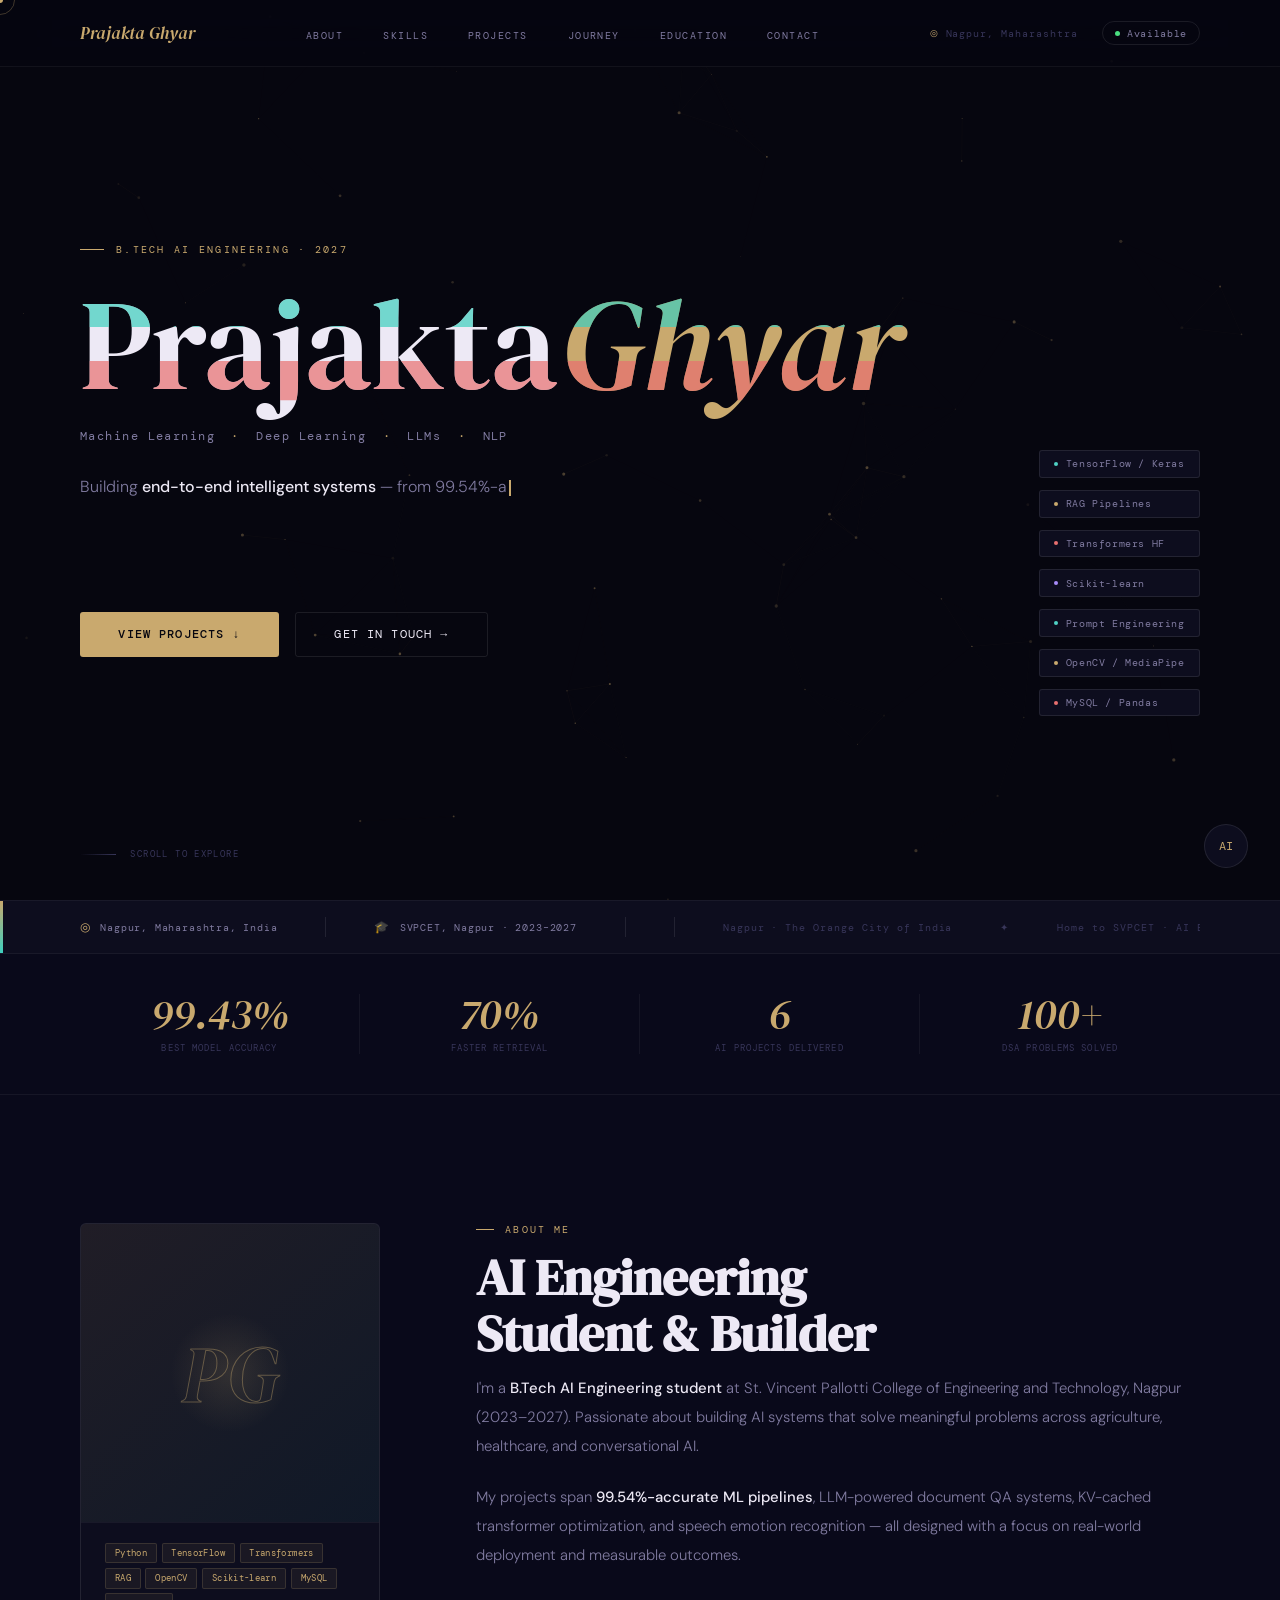
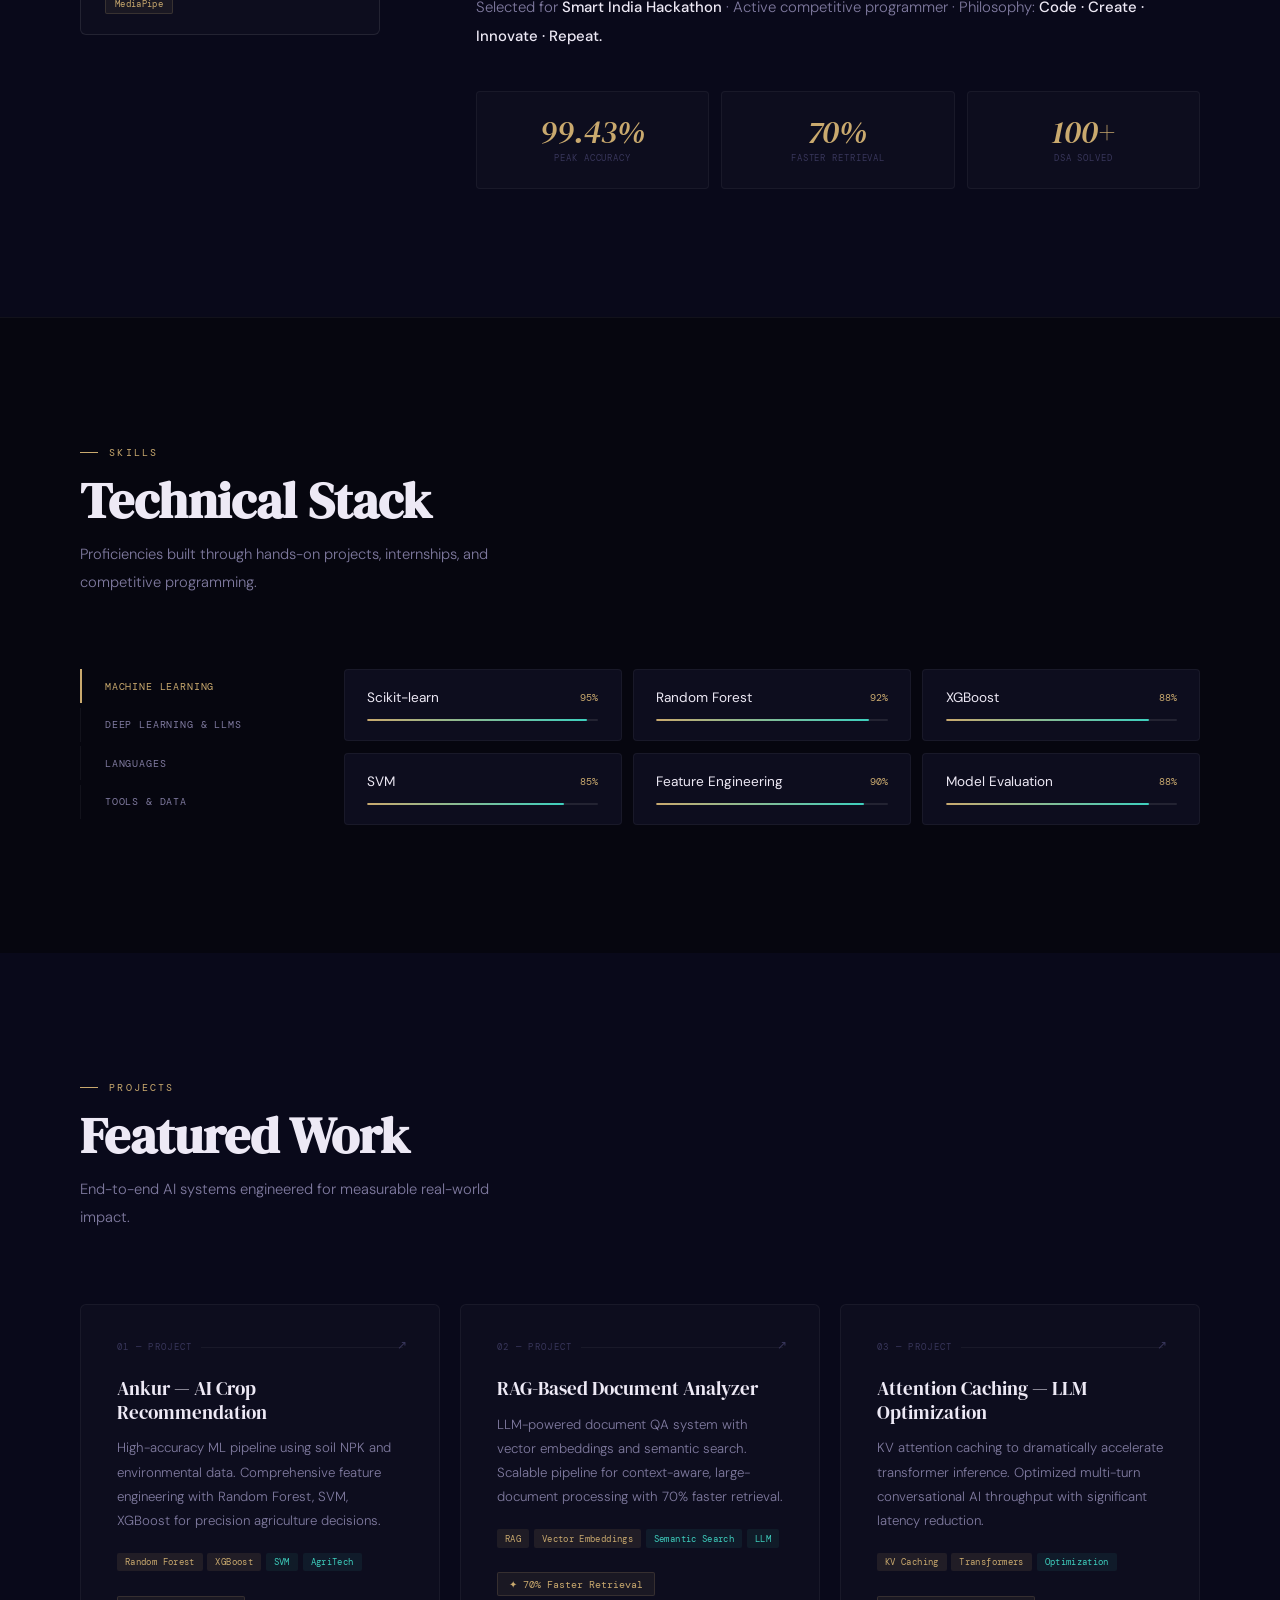
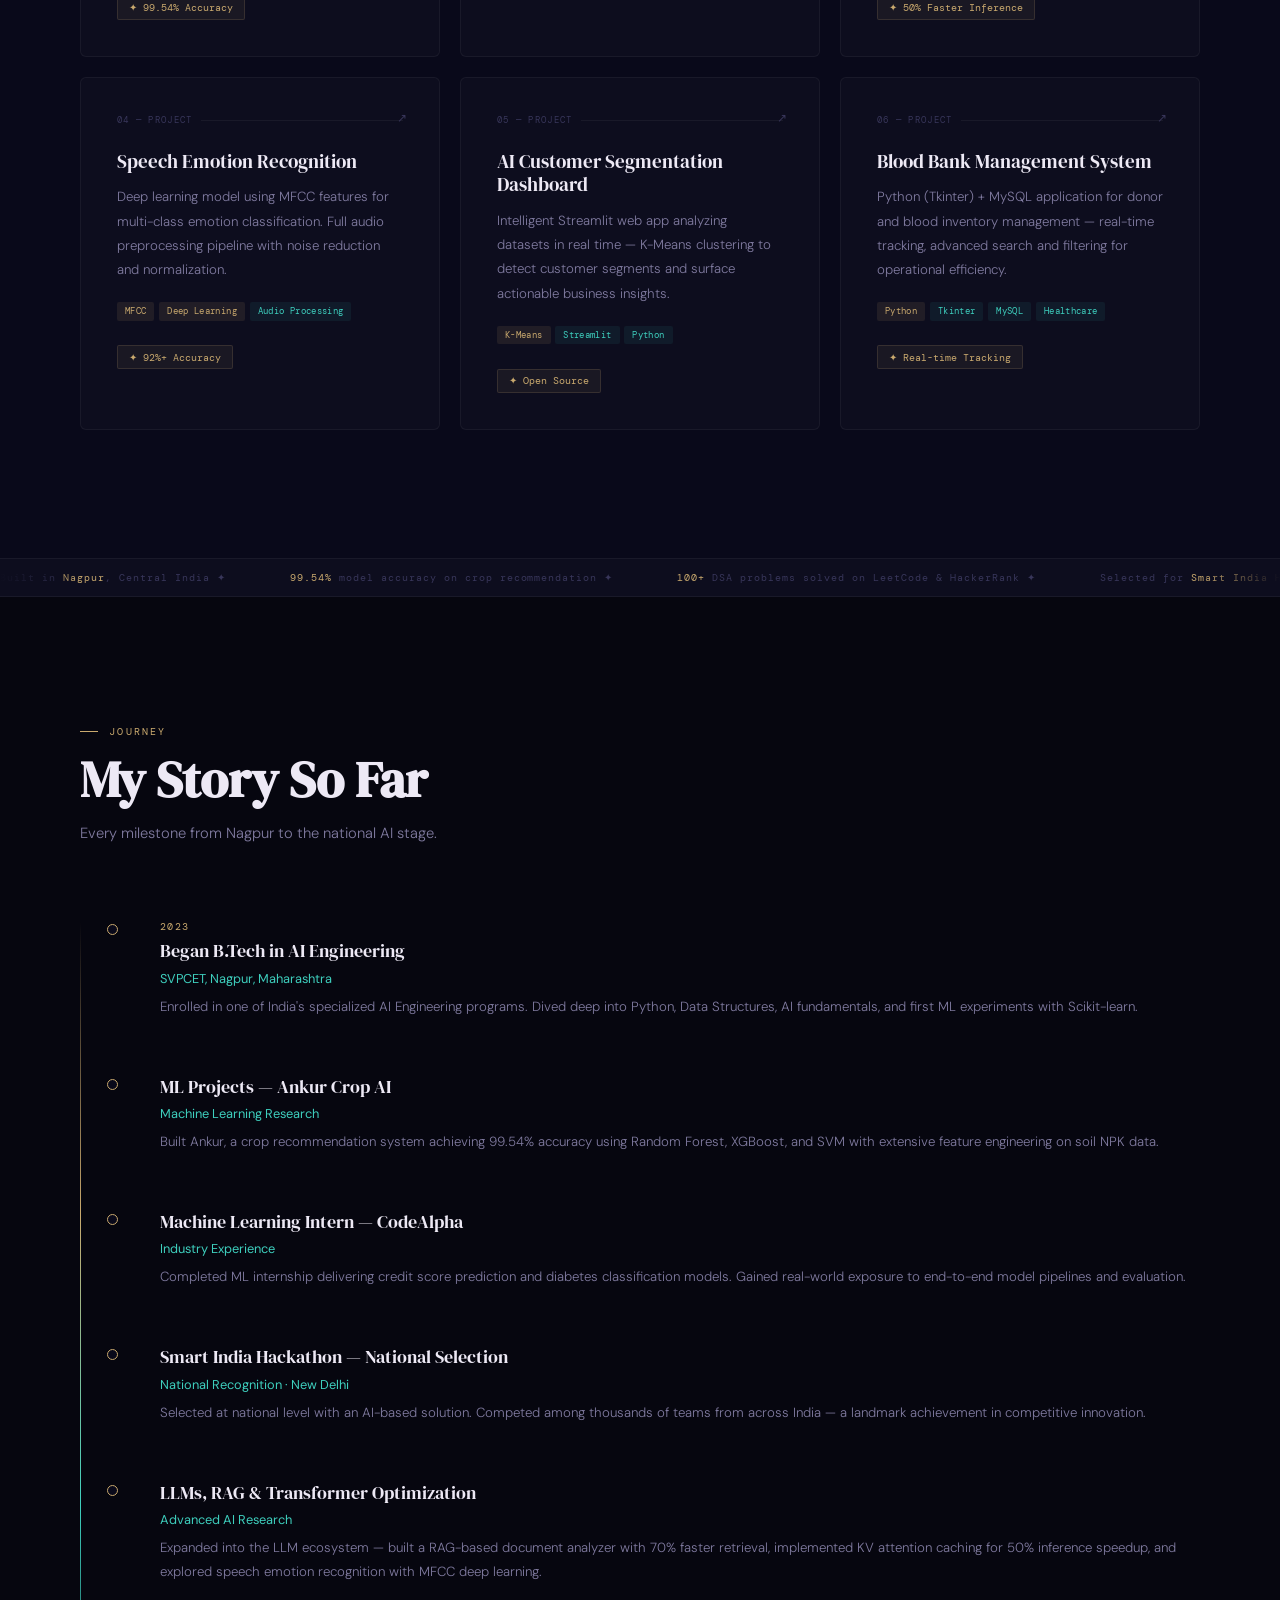
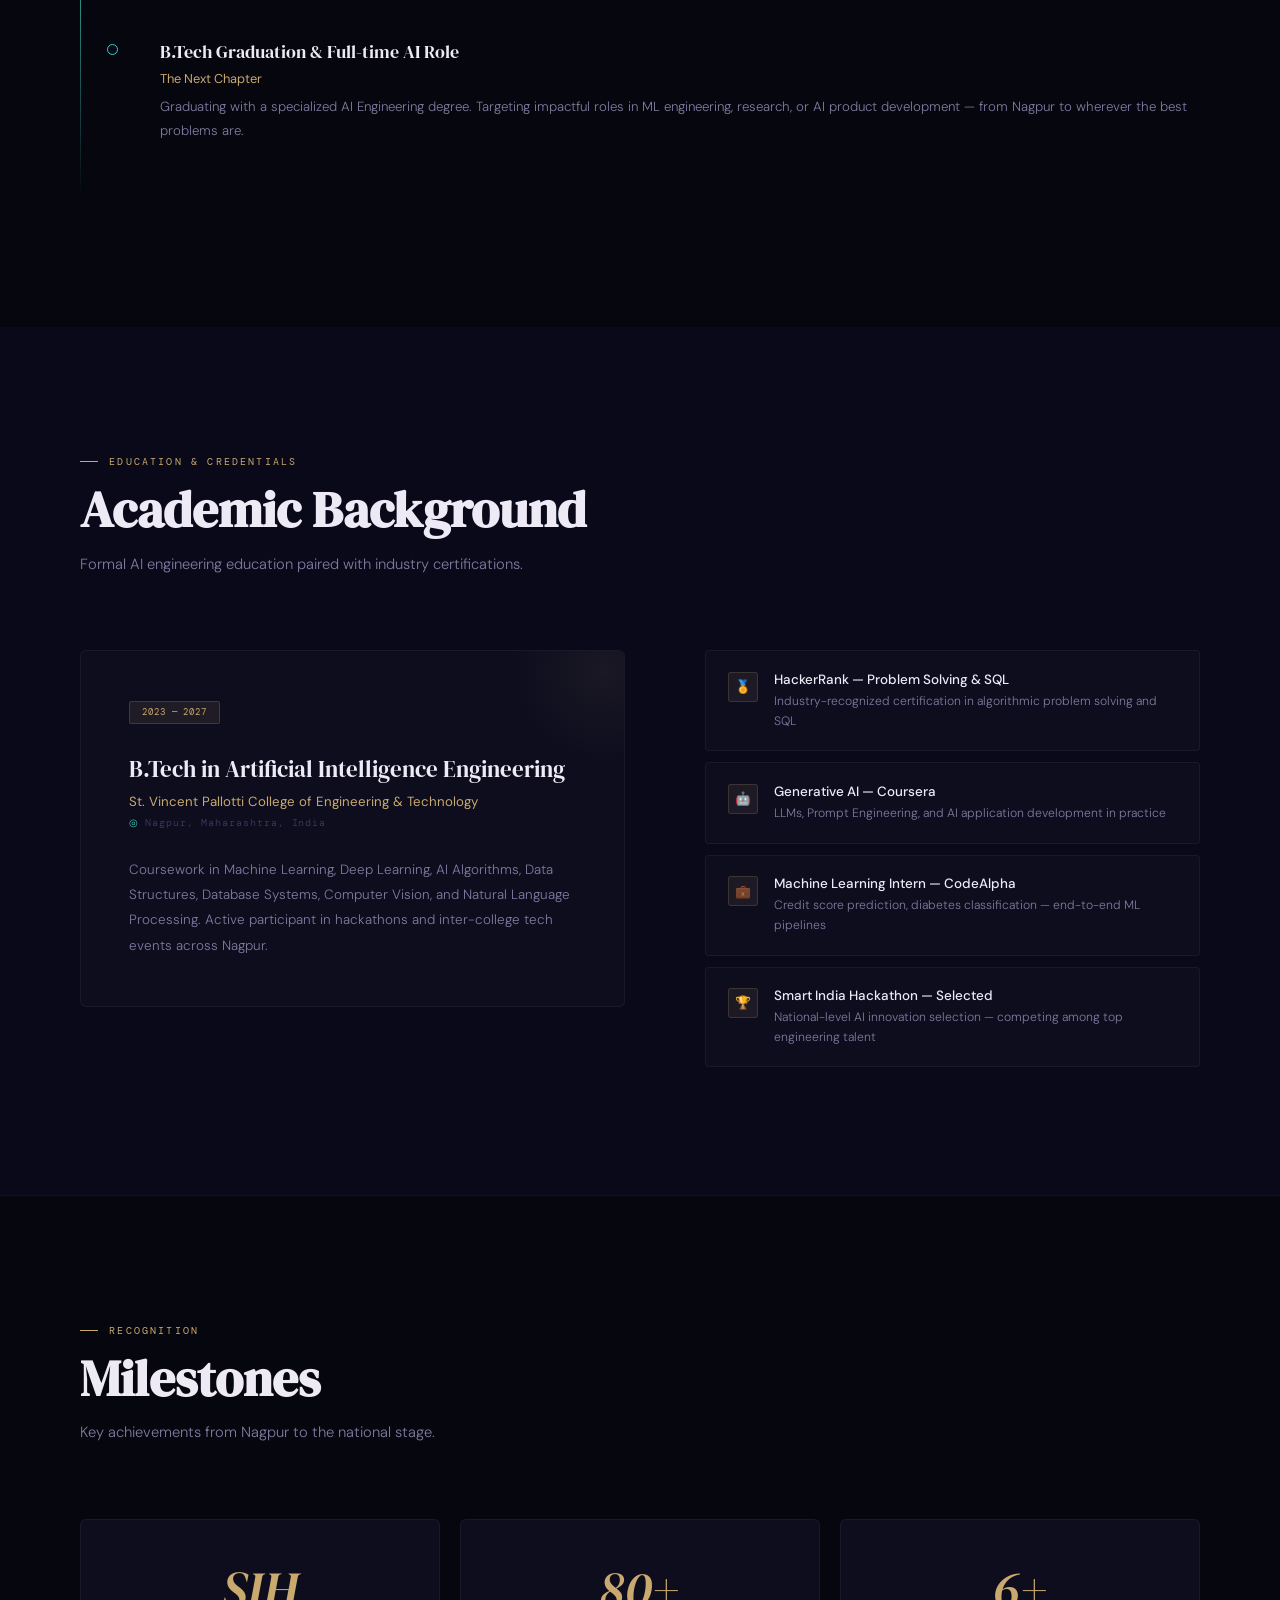
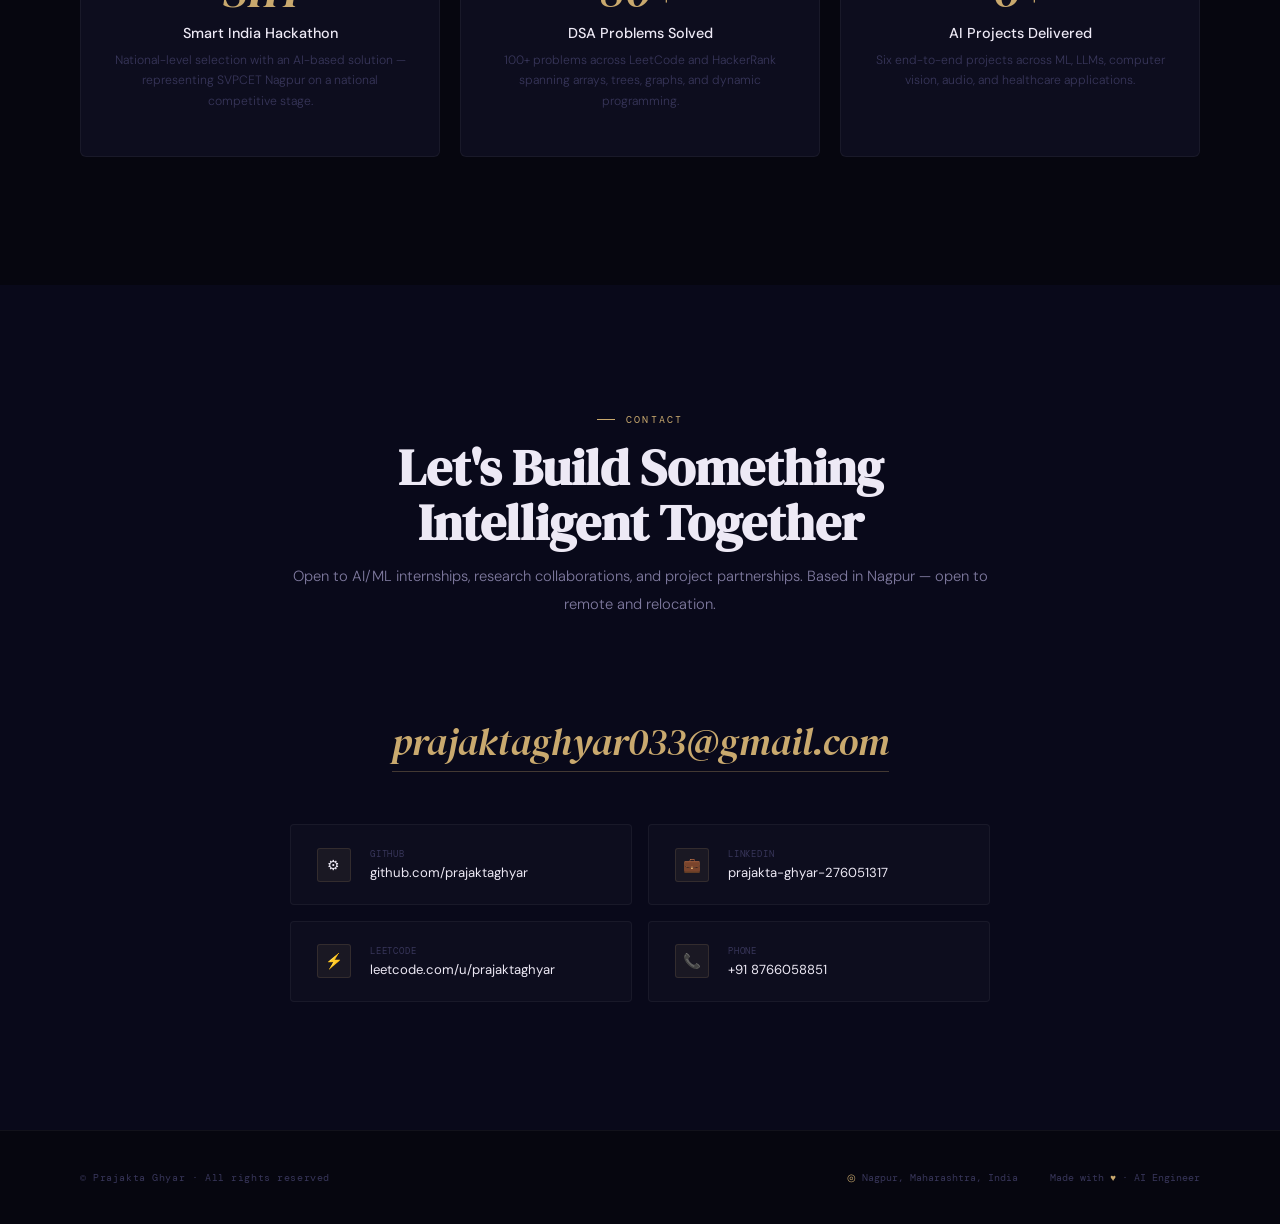
==== commit b1e91f48: "Add full portfolio project" ====
--- a/index.html
+++ b/index.html
@@ -78,7 +78,6 @@
   <div class="loc-divider"></div>
   <div class="loc-item"><span class="icon">🎓</span> SVPCET, Nagpur · 2023–2027</div>
   <div class="loc-divider"></div>
-  <div class="loc-item"><span class="icon">⚡</span> 21° 8'N, 79° 5'E</div>
   <div class="loc-divider"></div>
   <div class="loc-ticker">
     <div class="loc-ticker-inner">
@@ -312,35 +311,30 @@
     </div>
     <div class="tl-item rv d1">
       <div class="tl-dot"></div>
-      <div class="tl-year">2024 · Jan</div>
-      <div class="tl-title">First ML Projects — Ankur Crop AI</div>
+      <div class="tl-title">ML Projects — Ankur Crop AI</div>
       <div class="tl-sub">Machine Learning Research</div>
       <div class="tl-body">Built Ankur, a crop recommendation system achieving 99.54% accuracy using Random Forest, XGBoost, and SVM with extensive feature engineering on soil NPK data.</div>
     </div>
     <div class="tl-item rv d2">
       <div class="tl-dot"></div>
-      <div class="tl-year">2024 · Mid</div>
       <div class="tl-title">Machine Learning Intern — CodeAlpha</div>
       <div class="tl-sub">Industry Experience</div>
       <div class="tl-body">Completed ML internship delivering credit score prediction and diabetes classification models. Gained real-world exposure to end-to-end model pipelines and evaluation.</div>
     </div>
     <div class="tl-item rv d3">
       <div class="tl-dot"></div>
-      <div class="tl-year">2024 · Late</div>
       <div class="tl-title">Smart India Hackathon — National Selection</div>
       <div class="tl-sub">National Recognition · New Delhi</div>
       <div class="tl-body">Selected at national level with an AI-based solution. Competed among thousands of teams from across India — a landmark achievement in competitive innovation.</div>
     </div>
     <div class="tl-item rv">
       <div class="tl-dot"></div>
-      <div class="tl-year">2025</div>
       <div class="tl-title">LLMs, RAG &amp; Transformer Optimization</div>
       <div class="tl-sub">Advanced AI Research</div>
       <div class="tl-body">Expanded into the LLM ecosystem — built a RAG-based document analyzer with 70% faster retrieval, implemented KV attention caching for 50% inference speedup, and explored speech emotion recognition with MFCC deep learning.</div>
     </div>
     <div class="tl-item rv d1">
       <div class="tl-dot" style="border-color:var(--teal)"></div>
-      <div class="tl-year" style="color:var(--teal)">2027 · Target</div>
       <div class="tl-title">B.Tech Graduation &amp; Full-time AI Role</div>
       <div class="tl-sub" style="color:var(--gold)">The Next Chapter</div>
       <div class="tl-body">Graduating with a specialized AI Engineering degree. Targeting impactful roles in ML engineering, research, or AI product development — from Nagpur to wherever the best problems are.</div>
@@ -414,7 +408,7 @@
 
 <!-- FOOTER -->
 <footer>
-  <div class="f-copy">© 2025 Prajakta Ghyar · All rights reserved</div>
+  <div class="f-copy">© Prajakta Ghyar · All rights reserved</div>
   <div class="f-right">
     <div class="f-loc">Nagpur, Maharashtra, India</div>
     <div class="f-made">Made with <span>♥</span> · AI Engineer</div>
